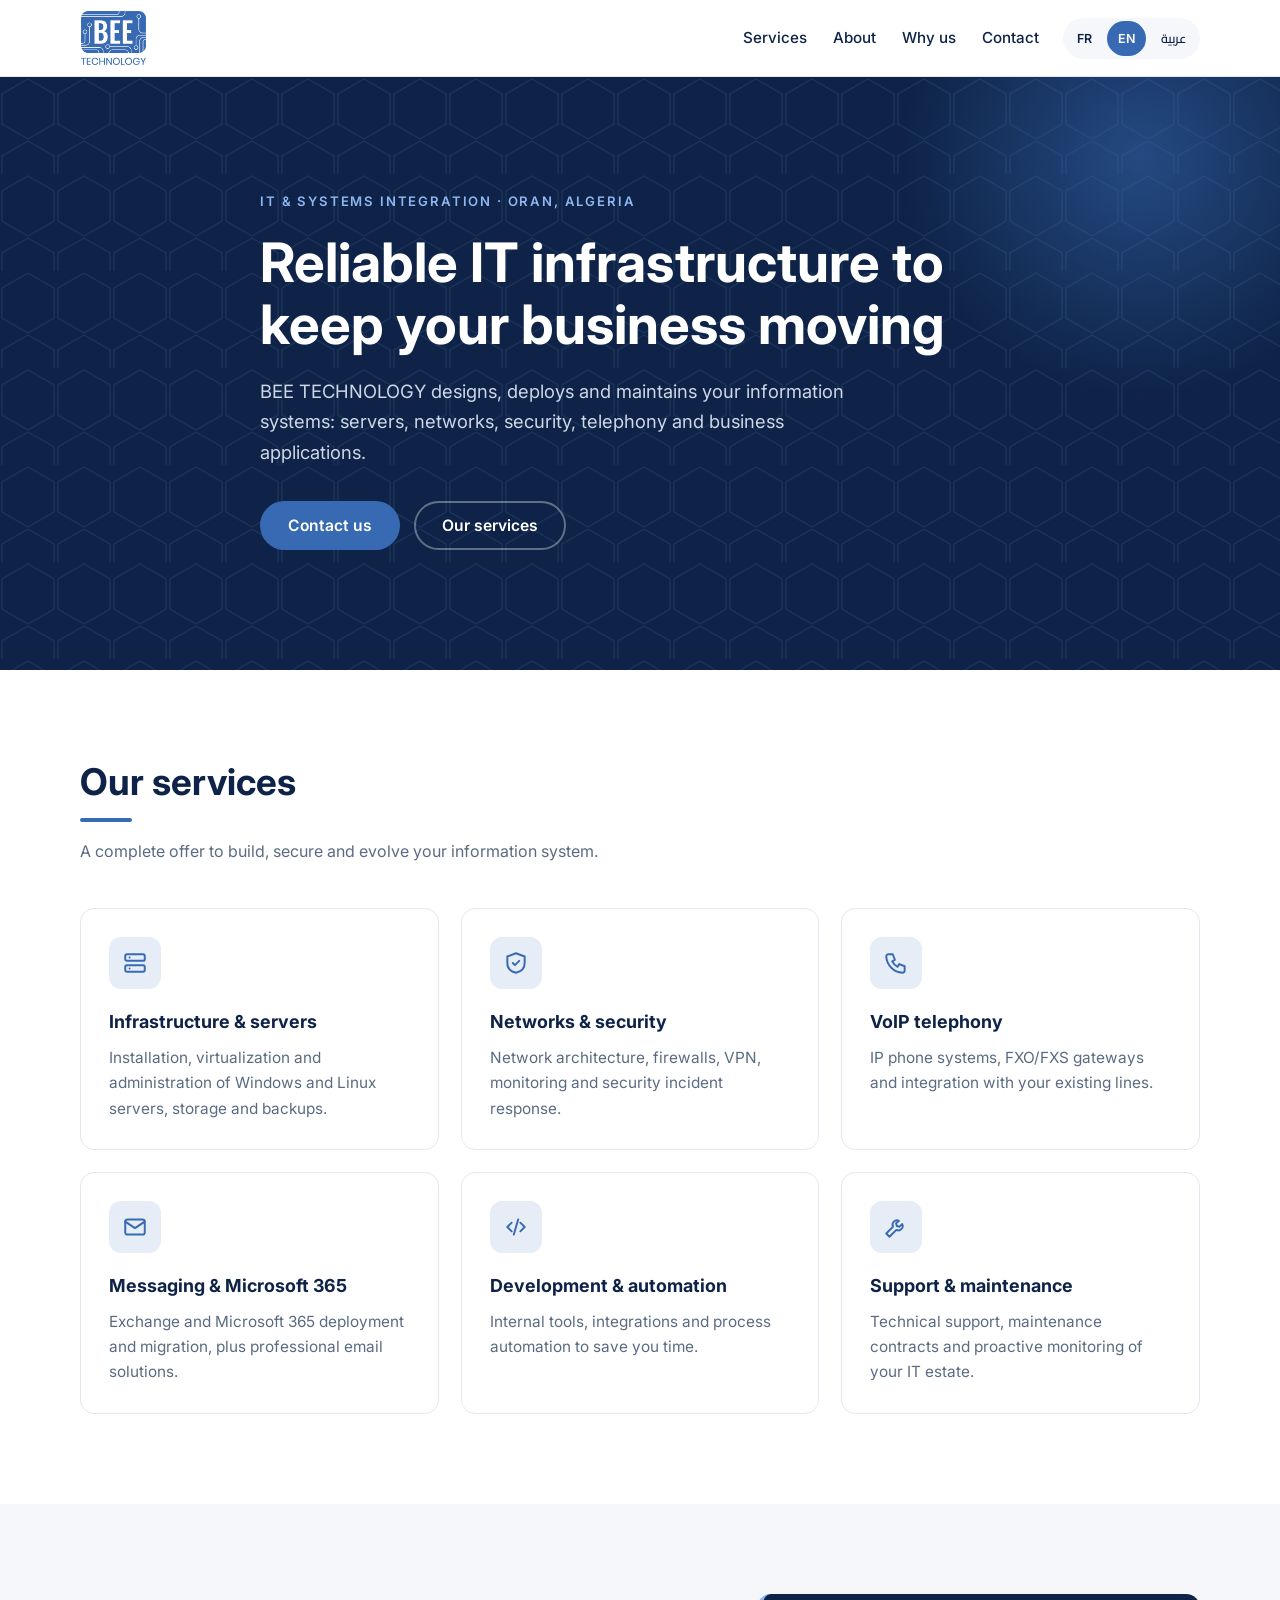
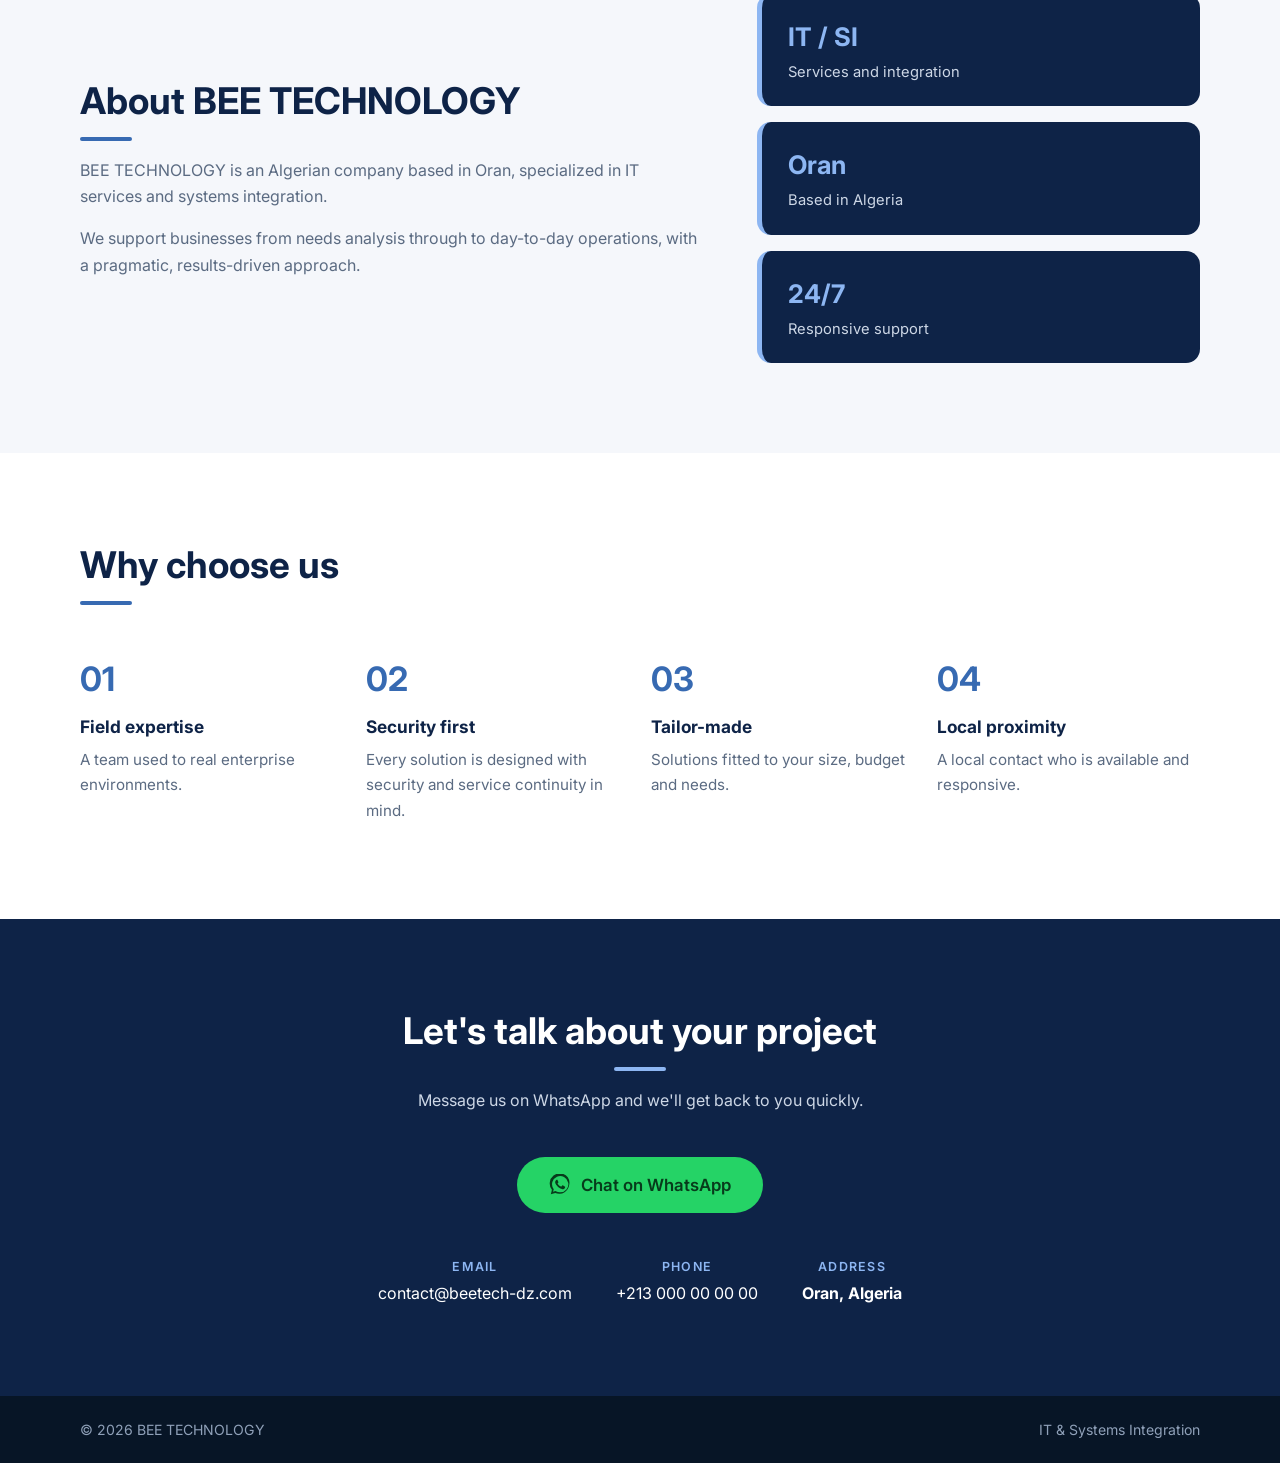
==== index.html @ e9619f02 "Add BEE TECHNOLOGY showcase site (FR/AR/EN, Netlify-ready) Co-Authored-By: Claude Sonnet 5.5 <norepl" ====
<!doctype html>
<html lang="fr" dir="ltr">
<head>
  <meta charset="utf-8">
  <meta name="viewport" content="width=device-width, initial-scale=1">
  <title>BEE TECHNOLOGY</title>
  <meta name="description" content="BEE TECHNOLOGY – IT services and systems integration in Oran, Algeria.">
  <link rel="icon" href="favicon.png" type="image/png">
  <link rel="preconnect" href="https://fonts.googleapis.com">
  <link rel="preconnect" href="https://fonts.gstatic.com" crossorigin>
  <link href="https://fonts.googleapis.com/css2?family=Cairo:wght@400;600;700&family=Inter:wght@400;600;700&display=swap" rel="stylesheet">
  <link rel="stylesheet" href="style.css">
</head>
<body>

<header class="header">
  <div class="container nav">
    <a href="#top" class="brand" aria-label="BEE TECHNOLOGY">
      <img class="logo" src="logo.png" alt="BEE TECHNOLOGY" width="64" height="53">
    </a>
    <nav class="menu" id="menu">
      <a href="#services" data-i18n="nav_services"></a>
      <a href="#about" data-i18n="nav_about"></a>
      <a href="#why" data-i18n="nav_why"></a>
      <a href="#contact" data-i18n="nav_contact"></a>
    </nav>
    <div class="lang" role="group" aria-label="Language">
      <button data-lang="fr">FR</button>
      <button data-lang="en">EN</button>
      <button data-lang="ar">عربية</button>
    </div>
    <button class="burger" id="burger" aria-label="Menu" aria-expanded="false"><span></span><span></span><span></span></button>
  </div>
</header>

<main id="top">

  <section class="hero">
    <div class="container hero-inner">
      <p class="eyebrow" data-i18n="hero_eyebrow"></p>
      <h1 data-i18n="hero_title"></h1>
      <p class="lead" data-i18n="hero_sub"></p>
      <div class="cta">
        <a class="btn btn-primary" href="#contact" data-i18n="hero_cta1"></a>
        <a class="btn btn-ghost" href="#services" data-i18n="hero_cta2"></a>
      </div>
    </div>
  </section>

  <section id="services" class="section">
    <div class="container">
      <h2 data-i18n="services_title"></h2>
      <p class="section-sub" data-i18n="services_sub"></p>
      <div class="grid">
        <article class="card">
          <div class="icon"><svg viewBox="0 0 24 24"><rect x="3" y="4" width="18" height="6" rx="1.5"/><rect x="3" y="14" width="18" height="6" rx="1.5"/><path d="M7 7h.01M7 17h.01"/></svg></div>
          <h3 data-i18n="s1_t"></h3><p data-i18n="s1_d"></p>
        </article>
        <article class="card">
          <div class="icon"><svg viewBox="0 0 24 24"><path d="M12 3l8 3v6c0 5-3.5 8-8 9-4.5-1-8-4-8-9V6z"/><path d="M9 12l2 2 4-4"/></svg></div>
          <h3 data-i18n="s2_t"></h3><p data-i18n="s2_d"></p>
        </article>
        <article class="card">
          <div class="icon"><svg viewBox="0 0 24 24"><path d="M5 4h4l2 5-2.5 1.5a11 11 0 0 0 5 5L15 13l5 2v4a2 2 0 0 1-2 2A16 16 0 0 1 3 6a2 2 0 0 1 2-2z"/></svg></div>
          <h3 data-i18n="s3_t"></h3><p data-i18n="s3_d"></p>
        </article>
        <article class="card">
          <div class="icon"><svg viewBox="0 0 24 24"><rect x="3" y="5" width="18" height="14" rx="2"/><path d="M3 7l9 6 9-6"/></svg></div>
          <h3 data-i18n="s4_t"></h3><p data-i18n="s4_d"></p>
        </article>
        <article class="card">
          <div class="icon"><svg viewBox="0 0 24 24"><path d="M8 8l-4 4 4 4M16 8l4 4-4 4M14 5l-4 14"/></svg></div>
          <h3 data-i18n="s5_t"></h3><p data-i18n="s5_d"></p>
        </article>
        <article class="card">
          <div class="icon"><svg viewBox="0 0 24 24"><path d="M14.7 6.3a4 4 0 0 0-5.4 5.4L3 18l3 3 6.3-6.3a4 4 0 0 0 5.4-5.4l-2.4 2.4-2.6-.6-.6-2.6z"/></svg></div>
          <h3 data-i18n="s6_t"></h3><p data-i18n="s6_d"></p>
        </article>
      </div>
    </div>
  </section>

  <section id="about" class="section alt">
    <div class="container about">
      <div>
        <h2 data-i18n="about_title"></h2>
        <p data-i18n="about_p1"></p>
        <p data-i18n="about_p2"></p>
      </div>
      <ul class="stats">
        <li><strong>IT / SI</strong><span data-i18n="stat1"></span></li>
        <li><strong>Oran</strong><span data-i18n="stat2"></span></li>
        <li><strong>24/7</strong><span data-i18n="stat3"></span></li>
      </ul>
    </div>
  </section>

  <section id="why" class="section">
    <div class="container">
      <h2 data-i18n="why_title"></h2>
      <div class="grid four">
        <div class="why"><span class="num">01</span><h3 data-i18n="w1_t"></h3><p data-i18n="w1_d"></p></div>
        <div class="why"><span class="num">02</span><h3 data-i18n="w2_t"></h3><p data-i18n="w2_d"></p></div>
        <div class="why"><span class="num">03</span><h3 data-i18n="w3_t"></h3><p data-i18n="w3_d"></p></div>
        <div class="why"><span class="num">04</span><h3 data-i18n="w4_t"></h3><p data-i18n="w4_d"></p></div>
      </div>
    </div>
  </section>

  <section id="contact" class="section contact">
    <div class="container contact-inner">
      <h2 data-i18n="contact_title"></h2>
      <p class="section-sub" data-i18n="contact_sub"></p>
      <a class="btn btn-wa" id="wa-btn" href="#" target="_blank" rel="noopener">
        <svg viewBox="0 0 24 24" aria-hidden="true"><path d="M20.5 3.5A11 11 0 0 0 3.2 17.3L2 22l4.8-1.2A11 11 0 0 0 22 12a10.9 10.9 0 0 0-1.5-8.5zM12 20a8.9 8.9 0 0 1-4.5-1.2l-.3-.2-2.8.7.8-2.7-.2-.3A8.9 8.9 0 1 1 12 20zm4.9-6.7c-.3-.1-1.6-.8-1.8-.9s-.4-.1-.6.1-.7.9-.9 1.1-.3.2-.6.1a7.3 7.3 0 0 1-3.6-3.1c-.3-.4.3-.4.8-1.4a.5.5 0 0 0 0-.5l-.8-1.9c-.2-.5-.4-.4-.6-.4h-.5a1 1 0 0 0-.7.3 3 3 0 0 0-.9 2.2 5.2 5.2 0 0 0 1.1 2.8 11.9 11.9 0 0 0 4.6 4.1c1.7.7 2.4.8 3.2.7a2.7 2.7 0 0 0 1.8-1.3 2.2 2.2 0 0 0 .2-1.3c-.1-.1-.3-.2-.6-.3z"/></svg>
        <span data-i18n="wa_cta"></span>
      </a>
      <ul class="details">
        <li><span data-i18n="c_email"></span><a id="c-email" href="#"></a></li>
        <li><span data-i18n="c_phone"></span><a id="c-phone" href="#" dir="ltr"></a></li>
        <li><span data-i18n="c_addr"></span><b data-i18n="c_addr_v"></b></li>
      </ul>
    </div>
  </section>

</main>

<footer class="footer">
  <div class="container">
    <span>© <span id="year"></span> BEE TECHNOLOGY</span>
    <span data-i18n="footer_tag"></span>
  </div>
</footer>

<script src="script.js"></script>
</body>
</html>
---- style.css ----
:root{
  --navy:#0E2347;
  --navy-2:#15305d;
  --blue:#376AB2;
  --blue-d:#2b5596;
  --accent-l:#8DB6F2;
  --bg:#ffffff;
  --bg-alt:#f5f7fb;
  --text:#1c2a3f;
  --muted:#5b6b82;
  --line:#e3e8f0;
  --radius:14px;
  --font:'Inter','Cairo',system-ui,-apple-system,Segoe UI,Roboto,sans-serif;
}
html[lang="ar"]{--font:'Cairo','Inter',system-ui,sans-serif}

*{box-sizing:border-box}
html{scroll-behavior:smooth;scroll-padding-top:84px}
body{margin:0;font-family:var(--font);color:var(--text);background:var(--bg);line-height:1.65;-webkit-font-smoothing:antialiased}
img,svg{max-width:100%}
a{color:inherit}
.container{width:min(1120px,100% - 40px);margin-inline:auto}

/* Header */
.header{position:sticky;top:0;z-index:50;background:rgba(255,255,255,.96);backdrop-filter:blur(8px);border-bottom:1px solid var(--line)}
.nav{display:flex;align-items:center;gap:24px;height:76px}
.brand{display:flex;align-items:center;text-decoration:none}
.logo{height:56px;width:auto;display:block}
.menu{display:flex;gap:26px;margin-inline-start:auto}
.menu a{color:var(--navy);text-decoration:none;font-size:.95rem;font-weight:500;transition:color .2s}
.menu a:hover{color:var(--blue)}
.lang{display:flex;gap:4px;background:var(--bg-alt);padding:3px;border-radius:999px}
.lang button{border:0;background:transparent;color:var(--navy);font:600 .78rem var(--font);padding:6px 11px;border-radius:999px;cursor:pointer}
.lang button.active{background:var(--blue);color:#fff}
.burger{display:none;background:none;border:0;padding:8px;cursor:pointer}
.burger span{display:block;width:22px;height:2px;background:var(--navy);margin:5px 0;transition:.25s}

/* Hero */
.hero{position:relative;background:var(--navy);color:#fff;overflow:hidden;padding:110px 0 120px}
.hero::before{content:"";position:absolute;inset:0;
  background-image:url("data:image/svg+xml,%3Csvg xmlns='http://www.w3.org/2000/svg' width='56' height='97' viewBox='0 0 56 97'%3E%3Cpath d='M28 2l26 15v30L28 62 2 47V17zM28 64l26 15v18M28 64L2 79v18' fill='none' stroke='%238DB6F2' stroke-opacity='.12' stroke-width='1.4'/%3E%3C/svg%3E");
  opacity:.9}
.hero::after{content:"";position:absolute;width:520px;height:520px;border-radius:50%;
  background:radial-gradient(circle,rgba(55,106,178,.55),transparent 65%);
  inset-block-start:-180px;inset-inline-end:-120px}
.hero-inner{position:relative;z-index:1;max-width:760px}
.eyebrow{display:inline-block;color:var(--accent-l);font-weight:600;font-size:.82rem;letter-spacing:.14em;text-transform:uppercase;margin:0 0 18px}
html[lang="ar"] .eyebrow{letter-spacing:0}
.hero h1{font-size:clamp(2rem,5vw,3.4rem);line-height:1.15;margin:0 0 20px;font-weight:700}
.lead{font-size:1.15rem;color:#cdd7e6;max-width:620px;margin:0 0 34px}
.cta{display:flex;flex-wrap:wrap;gap:14px}

.btn{display:inline-flex;align-items:center;gap:10px;padding:13px 26px;border-radius:999px;font:600 .98rem var(--font);text-decoration:none;border:2px solid transparent;transition:transform .15s,background .2s,color .2s,border-color .2s}
.btn:hover{transform:translateY(-2px)}
.btn-primary{background:var(--blue);color:#fff}
.btn-primary:hover{background:var(--blue-d)}
.btn-ghost{border-color:rgba(255,255,255,.35);color:#fff}
.btn-ghost:hover{border-color:var(--accent-l);color:var(--accent-l)}
.btn-wa{background:#25D366;color:#073b1b;font-size:1.05rem;padding:15px 30px}
.btn-wa:hover{background:#1fba59}
.btn-wa svg{width:22px;height:22px;fill:currentColor}

/* Sections */
.section{padding:90px 0}
.section.alt{background:var(--bg-alt)}
h2{font-size:clamp(1.6rem,3.2vw,2.3rem);line-height:1.2;margin:0 0 12px;color:var(--navy)}
h2::after{content:"";display:block;width:52px;height:4px;border-radius:4px;background:var(--blue);margin-top:14px}
.section-sub{color:var(--muted);max-width:620px;margin:16px 0 44px}
.grid{display:grid;grid-template-columns:repeat(3,1fr);gap:22px;margin-top:40px}
.section-sub + .grid{margin-top:0}
.grid.four{grid-template-columns:repeat(4,1fr)}

.card{background:#fff;border:1px solid var(--line);border-radius:var(--radius);padding:28px;transition:transform .2s,box-shadow .2s,border-color .2s}
.card:hover{transform:translateY(-4px);box-shadow:0 14px 34px rgba(11,31,58,.09);border-color:var(--blue)}
.card h3{margin:18px 0 8px;font-size:1.12rem;color:var(--navy)}
.card p{margin:0;color:var(--muted);font-size:.96rem}
.icon{width:52px;height:52px;border-radius:12px;background:rgba(55,106,178,.12);display:grid;place-items:center}
.icon svg{width:26px;height:26px;fill:none;stroke:var(--blue);stroke-width:1.8;stroke-linecap:round;stroke-linejoin:round}

/* About */
.about{display:grid;grid-template-columns:1.4fr 1fr;gap:56px;align-items:center}
.about p{color:var(--muted);margin:16px 0 0}
.stats{list-style:none;margin:0;padding:0;display:grid;gap:16px}
.stats li{background:var(--navy);color:#fff;border-radius:var(--radius);padding:22px 26px;border-inline-start:5px solid var(--accent-l)}
.stats strong{display:block;font-size:1.6rem;color:var(--accent-l)}
.stats span{color:#cdd7e6;font-size:.92rem}

/* Why */
.why{padding:6px 0}
.num{font-size:2.1rem;font-weight:700;color:var(--blue);display:block;margin-bottom:6px}
.why h3{margin:0 0 6px;color:var(--navy);font-size:1.08rem}
.why p{margin:0;color:var(--muted);font-size:.95rem}

/* Contact */
.contact{background:var(--navy);color:#fff;text-align:center}
.contact h2{color:#fff}
.contact h2::after{margin-inline:auto;background:var(--accent-l)}
.contact .section-sub{color:#cdd7e6;margin-inline:auto}
.details{list-style:none;margin:44px 0 0;padding:0;display:flex;flex-wrap:wrap;justify-content:center;gap:14px 44px}
.details li{display:flex;flex-direction:column;gap:2px}
.details span{color:var(--accent-l);font-size:.78rem;font-weight:600;letter-spacing:.1em;text-transform:uppercase}
html[lang="ar"] .details span{letter-spacing:0}
.details a{text-decoration:none}
.details a:hover{color:var(--accent-l)}

/* Footer */
.footer{background:#071526;color:#8fa0b8;font-size:.88rem;padding:22px 0}
.footer .container{display:flex;flex-wrap:wrap;justify-content:space-between;gap:8px}

/* RTL tweaks */
html[dir="rtl"] .menu{margin-inline-start:auto}

/* Responsive */
@media (max-width:960px){
  .grid,.grid.four{grid-template-columns:repeat(2,1fr)}
  .about{grid-template-columns:1fr;gap:36px}
}
@media (max-width:720px){
  .burger{display:block;margin-inline-start:auto}
  .lang{order:3}
  .menu{display:none;position:absolute;inset-inline:0;top:100%;background:#fff;flex-direction:column;gap:0;padding:8px 20px 18px;border-bottom:1px solid var(--line)}
  .menu.open{display:flex}
  .menu a{padding:12px 0;border-bottom:1px solid var(--line)}
  .nav{gap:12px}
  .hero{padding:80px 0 90px}
  .section{padding:64px 0}
  .grid,.grid.four{grid-template-columns:1fr}
}
@media (prefers-reduced-motion:reduce){*{transition:none!important;scroll-behavior:auto!important}}
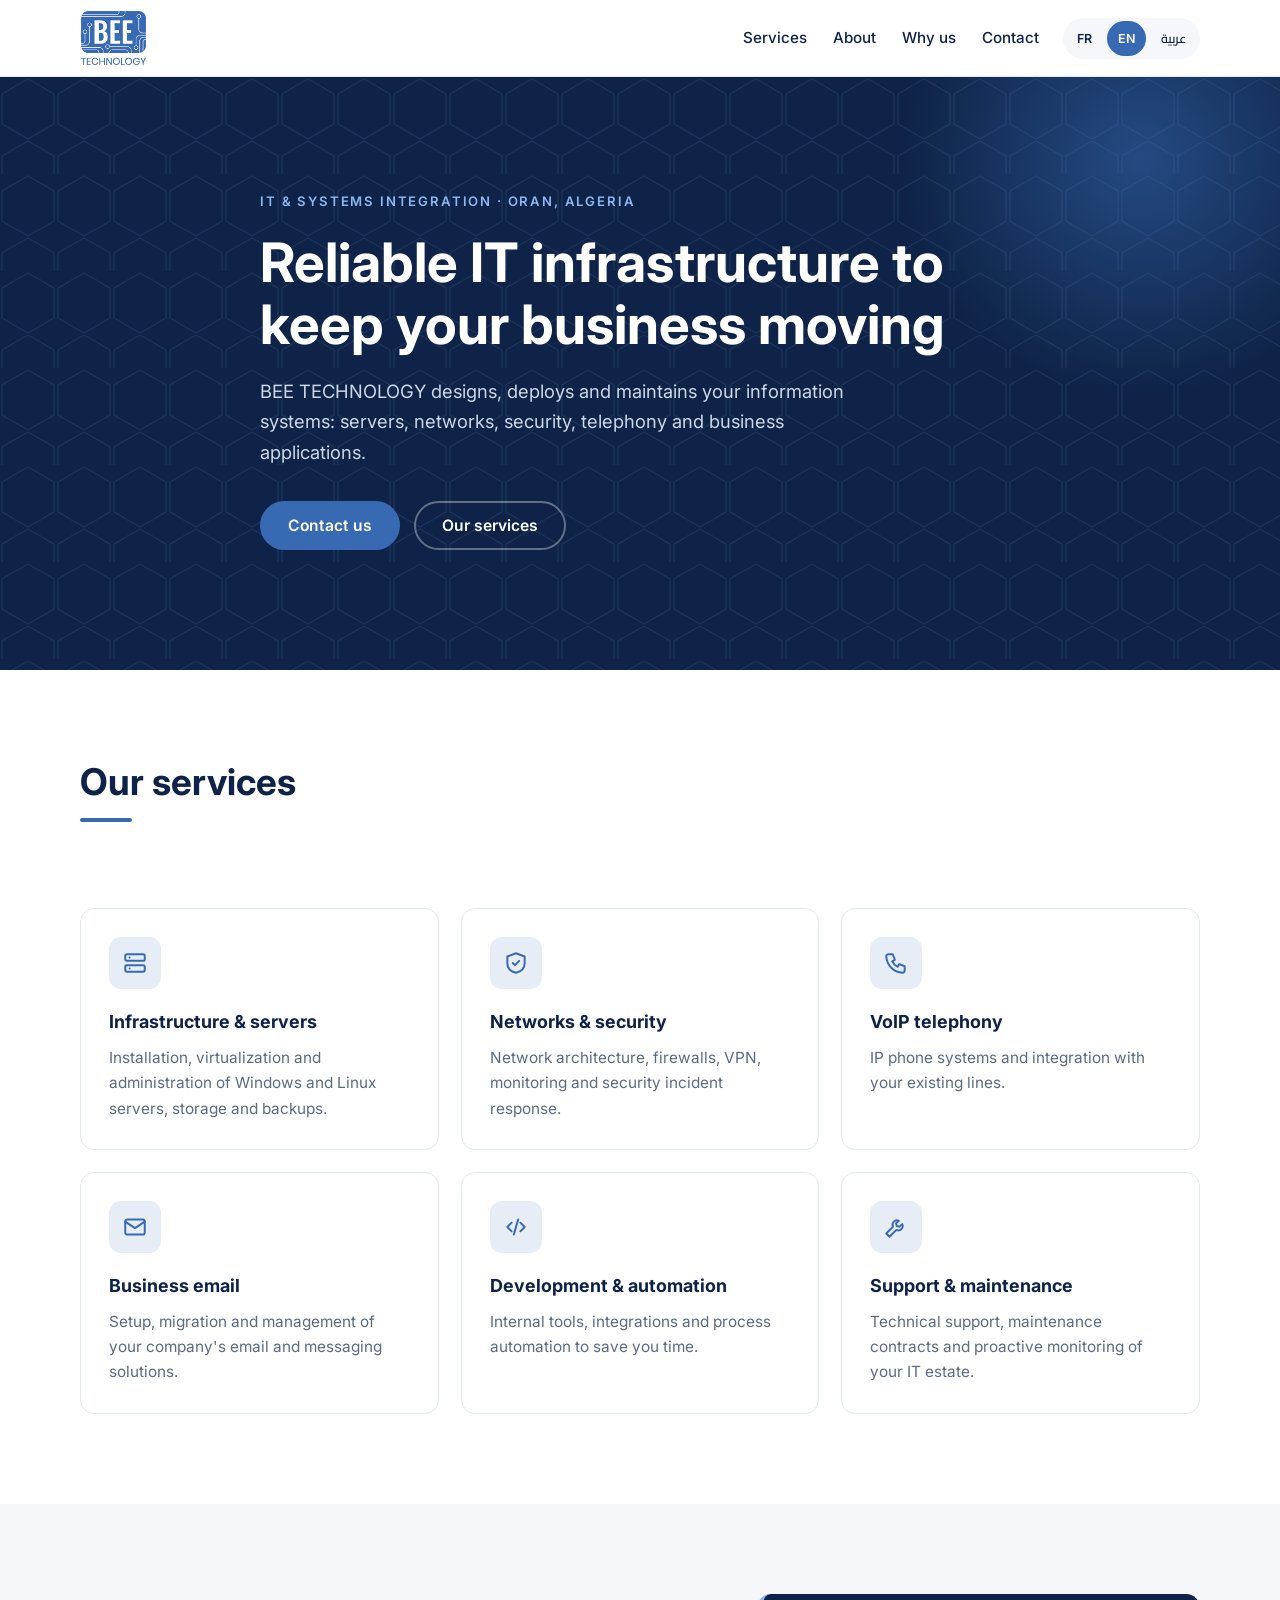
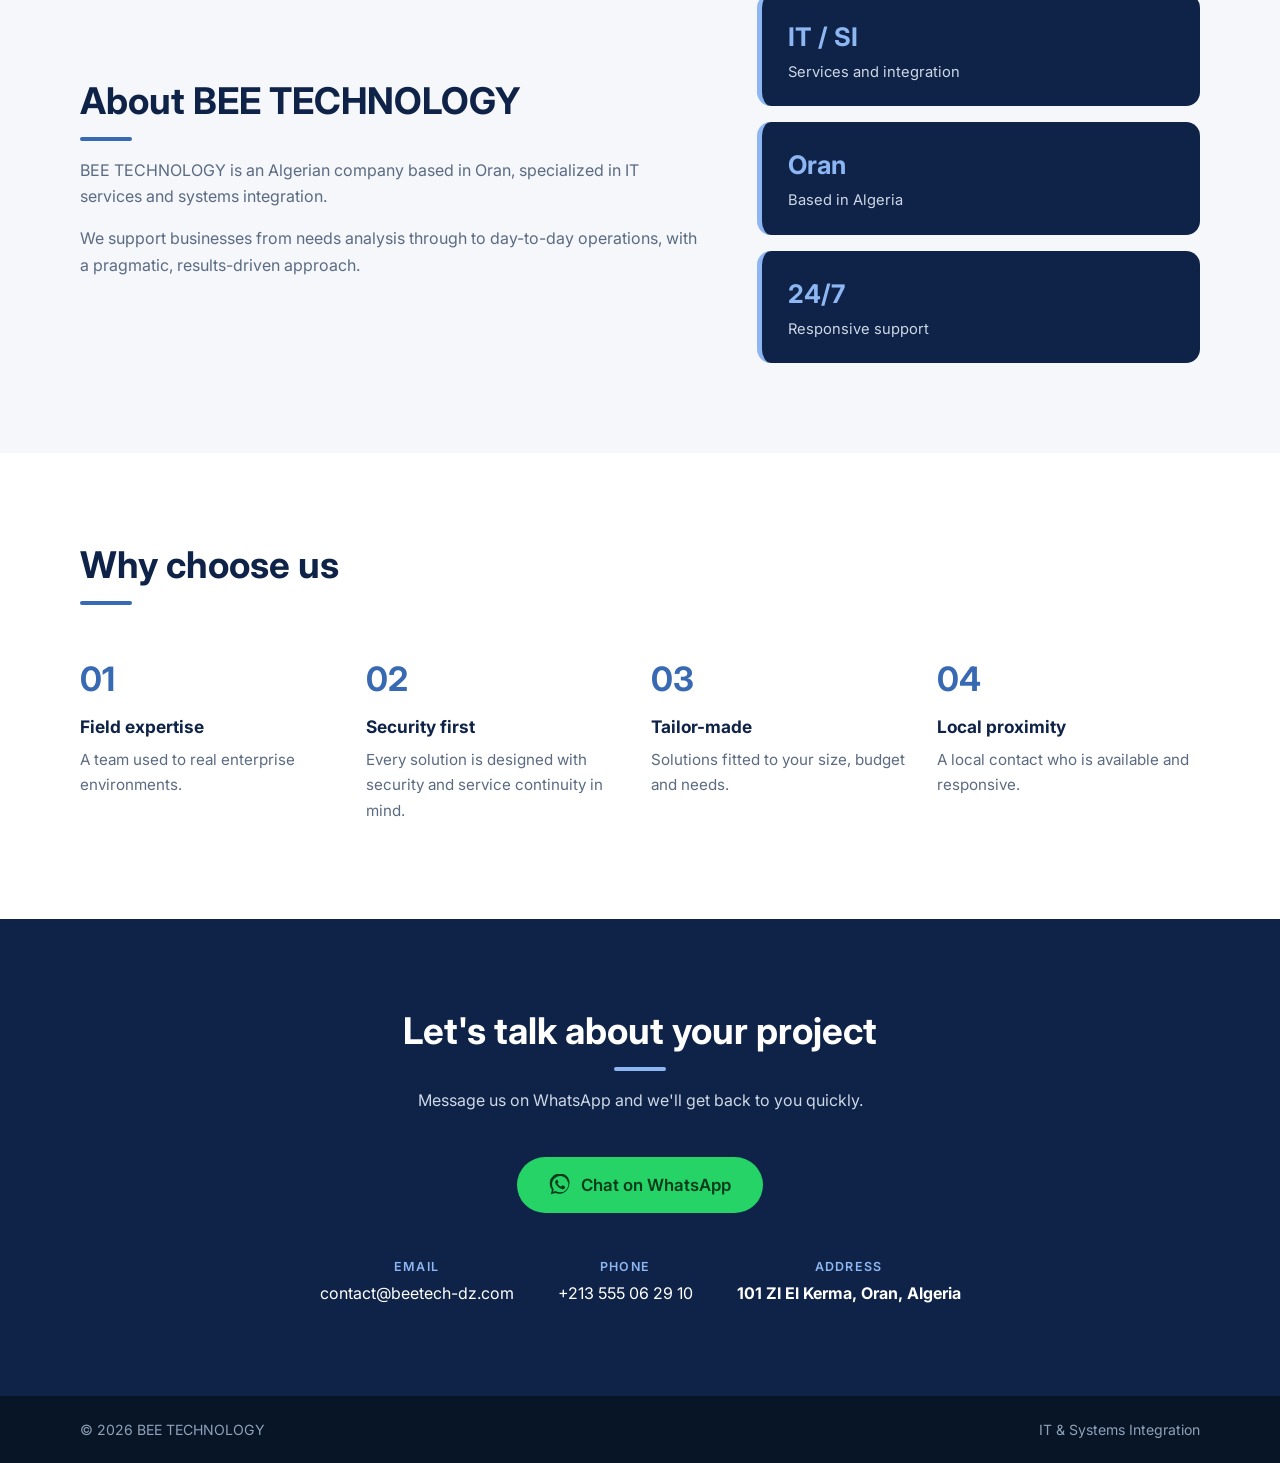
==== commit 0bf1748f: "Add animations: hero entrance, scroll reveals, count-up, hover effects, header shrink, scroll-spy, l" ====
--- a/index.html
+++ b/index.html
@@ -2,6 +2,7 @@
 <html lang="fr" dir="ltr">
 <head>
   <meta charset="utf-8">
+  <script>document.documentElement.classList.add("js")</script>
   <meta name="viewport" content="width=device-width, initial-scale=1">
   <title>BEE TECHNOLOGY</title>
   <meta name="description" content="BEE TECHNOLOGY – IT services and systems integration in Oran, Algeria.">
@@ -49,30 +50,30 @@
 
   <section id="services" class="section">
     <div class="container">
-      <h2 data-i18n="services_title"></h2>
-      <p class="section-sub" data-i18n="services_sub"></p>
+      <h2 class="reveal" data-i18n="services_title"></h2>
+      <p class="section-sub reveal" data-i18n="services_sub"></p>
       <div class="grid">
-        <article class="card">
+        <article class="card reveal">
           <div class="icon"><svg viewBox="0 0 24 24"><rect x="3" y="4" width="18" height="6" rx="1.5"/><rect x="3" y="14" width="18" height="6" rx="1.5"/><path d="M7 7h.01M7 17h.01"/></svg></div>
           <h3 data-i18n="s1_t"></h3><p data-i18n="s1_d"></p>
         </article>
-        <article class="card">
+        <article class="card reveal">
           <div class="icon"><svg viewBox="0 0 24 24"><path d="M12 3l8 3v6c0 5-3.5 8-8 9-4.5-1-8-4-8-9V6z"/><path d="M9 12l2 2 4-4"/></svg></div>
           <h3 data-i18n="s2_t"></h3><p data-i18n="s2_d"></p>
         </article>
-        <article class="card">
+        <article class="card reveal">
           <div class="icon"><svg viewBox="0 0 24 24"><path d="M5 4h4l2 5-2.5 1.5a11 11 0 0 0 5 5L15 13l5 2v4a2 2 0 0 1-2 2A16 16 0 0 1 3 6a2 2 0 0 1 2-2z"/></svg></div>
           <h3 data-i18n="s3_t"></h3><p data-i18n="s3_d"></p>
         </article>
-        <article class="card">
+        <article class="card reveal">
           <div class="icon"><svg viewBox="0 0 24 24"><rect x="3" y="5" width="18" height="14" rx="2"/><path d="M3 7l9 6 9-6"/></svg></div>
           <h3 data-i18n="s4_t"></h3><p data-i18n="s4_d"></p>
         </article>
-        <article class="card">
+        <article class="card reveal">
           <div class="icon"><svg viewBox="0 0 24 24"><path d="M8 8l-4 4 4 4M16 8l4 4-4 4M14 5l-4 14"/></svg></div>
           <h3 data-i18n="s5_t"></h3><p data-i18n="s5_d"></p>
         </article>
-        <article class="card">
+        <article class="card reveal">
           <div class="icon"><svg viewBox="0 0 24 24"><path d="M14.7 6.3a4 4 0 0 0-5.4 5.4L3 18l3 3 6.3-6.3a4 4 0 0 0 5.4-5.4l-2.4 2.4-2.6-.6-.6-2.6z"/></svg></div>
           <h3 data-i18n="s6_t"></h3><p data-i18n="s6_d"></p>
         </article>
@@ -82,40 +83,42 @@
 
   <section id="about" class="section alt">
     <div class="container about">
-      <div>
+      <div class="reveal reveal-start">
         <h2 data-i18n="about_title"></h2>
         <p data-i18n="about_p1"></p>
         <p data-i18n="about_p2"></p>
       </div>
       <ul class="stats">
-        <li><strong>IT / SI</strong><span data-i18n="stat1"></span></li>
-        <li><strong>Oran</strong><span data-i18n="stat2"></span></li>
-        <li><strong>24/7</strong><span data-i18n="stat3"></span></li>
+        <li class="reveal reveal-end"><strong>IT / SI</strong><span data-i18n="stat1"></span></li>
+        <li class="reveal reveal-end"><strong>Oran</strong><span data-i18n="stat2"></span></li>
+        <li class="reveal reveal-end"><strong>24/7</strong><span data-i18n="stat3"></span></li>
       </ul>
     </div>
   </section>
 
   <section id="why" class="section">
     <div class="container">
-      <h2 data-i18n="why_title"></h2>
+      <h2 class="reveal" data-i18n="why_title"></h2>
       <div class="grid four">
-        <div class="why"><span class="num">01</span><h3 data-i18n="w1_t"></h3><p data-i18n="w1_d"></p></div>
-        <div class="why"><span class="num">02</span><h3 data-i18n="w2_t"></h3><p data-i18n="w2_d"></p></div>
-        <div class="why"><span class="num">03</span><h3 data-i18n="w3_t"></h3><p data-i18n="w3_d"></p></div>
-        <div class="why"><span class="num">04</span><h3 data-i18n="w4_t"></h3><p data-i18n="w4_d"></p></div>
+        <div class="why reveal"><span class="num">01</span><h3 data-i18n="w1_t"></h3><p data-i18n="w1_d"></p></div>
+        <div class="why reveal"><span class="num">02</span><h3 data-i18n="w2_t"></h3><p data-i18n="w2_d"></p></div>
+        <div class="why reveal"><span class="num">03</span><h3 data-i18n="w3_t"></h3><p data-i18n="w3_d"></p></div>
+        <div class="why reveal"><span class="num">04</span><h3 data-i18n="w4_t"></h3><p data-i18n="w4_d"></p></div>
       </div>
     </div>
   </section>
 
   <section id="contact" class="section contact">
     <div class="container contact-inner">
-      <h2 data-i18n="contact_title"></h2>
-      <p class="section-sub" data-i18n="contact_sub"></p>
+      <h2 class="reveal" data-i18n="contact_title"></h2>
+      <p class="section-sub reveal" data-i18n="contact_sub"></p>
+      <div class="reveal">
       <a class="btn btn-wa" id="wa-btn" href="#" target="_blank" rel="noopener">
         <svg viewBox="0 0 24 24" aria-hidden="true"><path d="M20.5 3.5A11 11 0 0 0 3.2 17.3L2 22l4.8-1.2A11 11 0 0 0 22 12a10.9 10.9 0 0 0-1.5-8.5zM12 20a8.9 8.9 0 0 1-4.5-1.2l-.3-.2-2.8.7.8-2.7-.2-.3A8.9 8.9 0 1 1 12 20zm4.9-6.7c-.3-.1-1.6-.8-1.8-.9s-.4-.1-.6.1-.7.9-.9 1.1-.3.2-.6.1a7.3 7.3 0 0 1-3.6-3.1c-.3-.4.3-.4.8-1.4a.5.5 0 0 0 0-.5l-.8-1.9c-.2-.5-.4-.4-.6-.4h-.5a1 1 0 0 0-.7.3 3 3 0 0 0-.9 2.2 5.2 5.2 0 0 0 1.1 2.8 11.9 11.9 0 0 0 4.6 4.1c1.7.7 2.4.8 3.2.7a2.7 2.7 0 0 0 1.8-1.3 2.2 2.2 0 0 0 .2-1.3c-.1-.1-.3-.2-.6-.3z"/></svg>
         <span data-i18n="wa_cta"></span>
       </a>
-      <ul class="details">
+      </div>
+      <ul class="details reveal">
         <li><span data-i18n="c_email"></span><a id="c-email" href="#"></a></li>
         <li><span data-i18n="c_phone"></span><a id="c-phone" href="#" dir="ltr"></a></li>
         <li><span data-i18n="c_addr"></span><b data-i18n="c_addr_v"></b></li>
@@ -133,5 +136,6 @@
 </footer>
 
 <script src="script.js"></script>
+<script src="animations.js"></script>
 </body>
 </html>
--- a/style.css
+++ b/style.css
@@ -127,3 +127,67 @@
   .grid,.grid.four{grid-template-columns:1fr}
 }
 @media (prefers-reduced-motion:reduce){*{transition:none!important;scroll-behavior:auto!important}}
+
+/* ===================== Animations ===================== */
+html{--dir:1}
+html[dir="rtl"]{--dir:-1}
+
+@keyframes fadeUp{from{opacity:0;transform:translateY(26px)}to{opacity:1;transform:none}}
+@keyframes drift{from{background-position:0 0}to{background-position:56px 97px}}
+@keyframes glow{0%,100%{opacity:.75;transform:scale(1)}50%{opacity:1;transform:scale(1.12)}}
+@keyframes waPulse{0%{box-shadow:0 0 0 0 rgba(37,211,102,.55)}70%{box-shadow:0 0 0 18px rgba(37,211,102,0)}100%{box-shadow:0 0 0 0 rgba(37,211,102,0)}}
+
+/* Hero entrance + ambient motion */
+.hero::before{animation:drift 40s linear infinite}
+.hero::after{animation:glow 7s ease-in-out infinite}
+.hero-inner>*{opacity:0;animation:fadeUp .8s cubic-bezier(.2,.7,.2,1) forwards}
+.hero-inner>:nth-child(1){animation-delay:.10s}
+.hero-inner>:nth-child(2){animation-delay:.25s}
+.hero-inner>:nth-child(3){animation-delay:.40s}
+.hero-inner>:nth-child(4){animation-delay:.55s}
+
+/* Scroll reveals (only when JS is running) */
+.js .reveal{opacity:0;transform:translateY(28px);
+  transition:opacity .7s ease var(--d,0s),transform .7s cubic-bezier(.2,.7,.2,1) var(--d,0s)}
+.js .reveal-start{transform:translateX(calc(var(--dir) * -34px))}
+.js .reveal-end{transform:translateX(calc(var(--dir) * 34px))}
+.js .reveal.in{opacity:1;transform:none}
+.js .reveal.done{transition:transform .25s ease,box-shadow .25s ease,border-color .25s ease,opacity .25s ease}
+.js .card.reveal.done:hover{transform:translateY(-6px);box-shadow:0 18px 38px rgba(14,35,71,.14);border-color:var(--blue)}
+
+/* Card icon reacts on hover */
+.icon{transition:background .25s ease,transform .25s ease}
+.icon svg{transition:stroke .25s ease}
+.card:hover .icon{background:var(--blue);transform:scale(1.08) rotate(-4deg)}
+.card:hover .icon svg{stroke:#fff}
+
+/* Buttons */
+.btn-primary:hover{box-shadow:0 10px 24px rgba(55,106,178,.45)}
+.btn-wa{animation:waPulse 2.4s ease-out infinite}
+.btn-wa:hover{animation-play-state:paused;box-shadow:0 10px 26px rgba(37,211,102,.4)}
+
+/* Header: shrink + shadow on scroll, animated menu underline */
+.nav{transition:height .25s ease}
+.logo{transition:height .25s ease}
+.header{transition:box-shadow .25s ease}
+.header.scrolled{box-shadow:0 8px 26px rgba(14,35,71,.10)}
+.header.scrolled .nav{height:64px}
+.header.scrolled .logo{height:46px}
+.menu a{position:relative}
+.menu a::after{content:"";position:absolute;inset-inline:0;bottom:-7px;height:2px;border-radius:2px;background:var(--blue);
+  transform:scaleX(0);transform-origin:left;transition:transform .25s ease}
+html[dir="rtl"] .menu a::after{transform-origin:right}
+.menu a:hover::after,.menu a.active::after{transform:scaleX(1)}
+.menu a.active{color:var(--blue)}
+@media (max-width:720px){.menu a::after{display:none}}
+
+/* Language switch fade */
+main,.footer{transition:opacity .18s ease}
+body.lang-switching main,body.lang-switching .footer{opacity:0}
+
+/* Respect "reduce motion" */
+@media (prefers-reduced-motion:reduce){
+  *,*::before,*::after{animation:none!important;transition:none!important;scroll-behavior:auto!important}
+  .hero-inner>*{opacity:1}
+  .js .reveal{opacity:1;transform:none}
+}
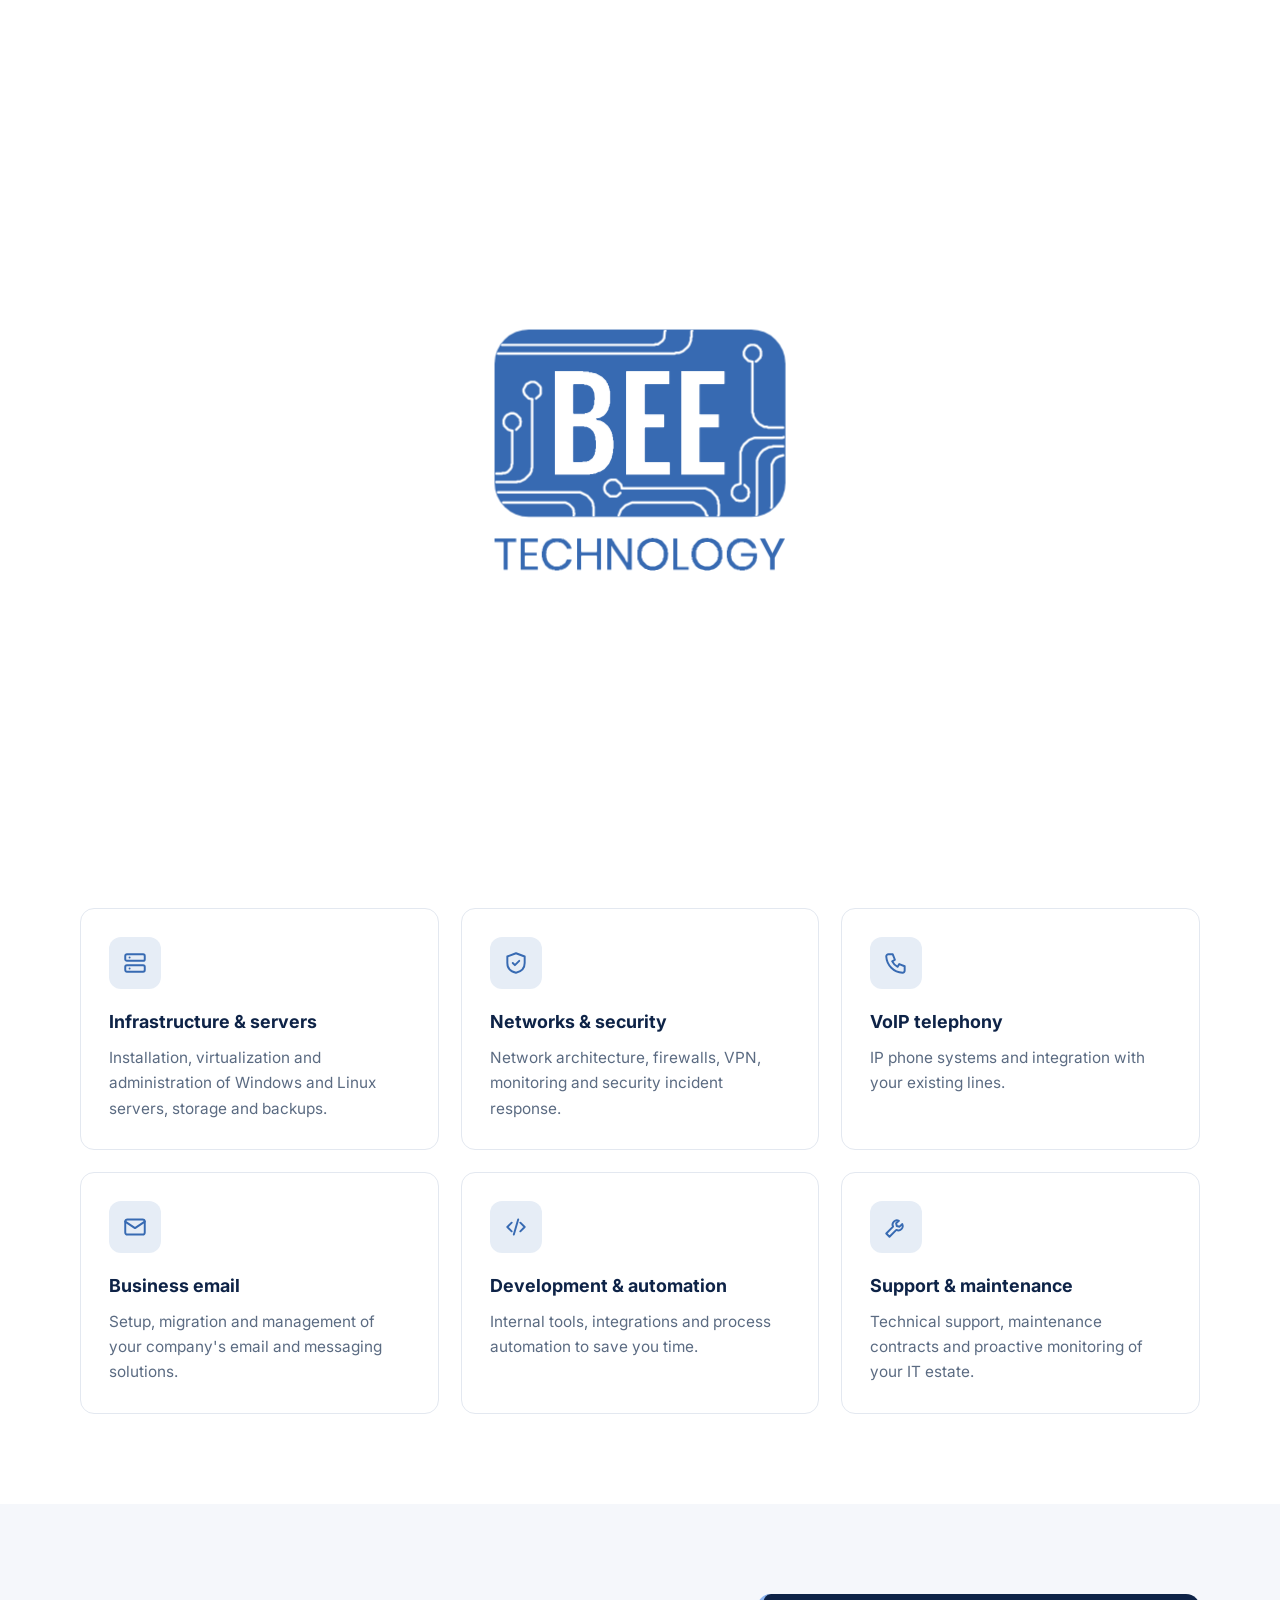
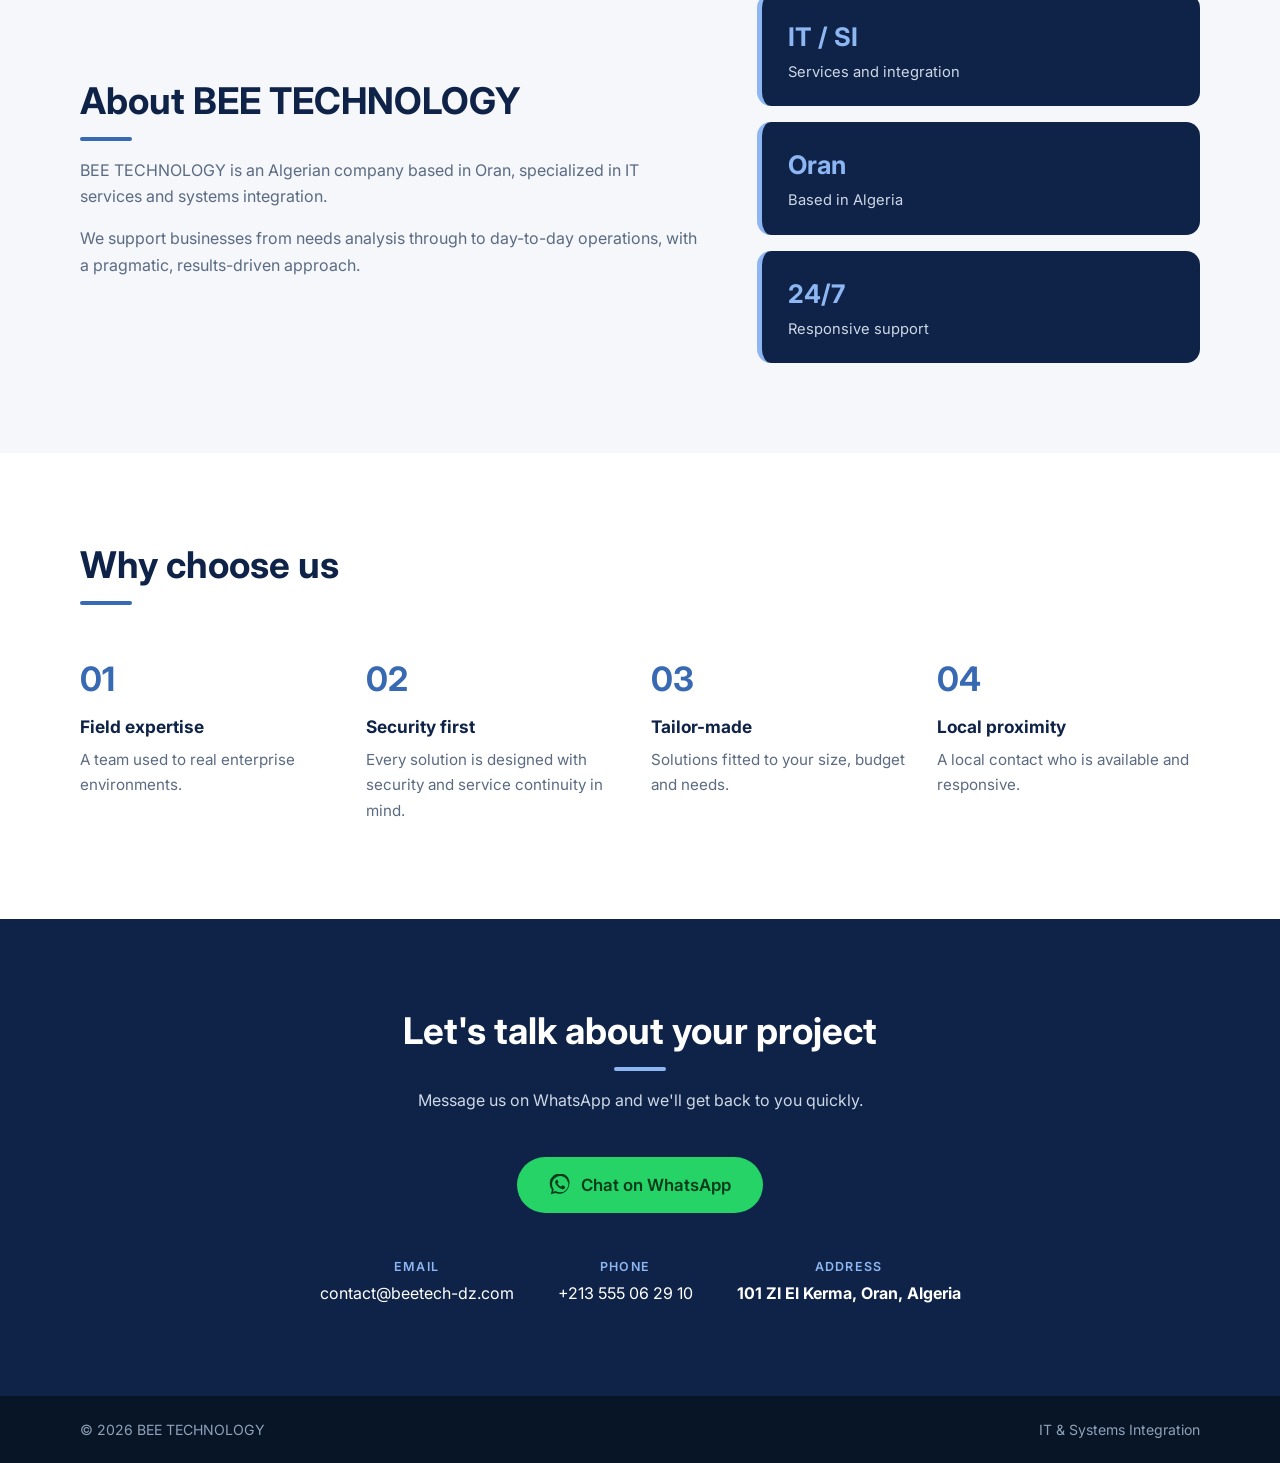
==== commit 5f3d4af5: "Add logo preloader with self-drawing circuit lines (first visit per session) Co-Authored-By: Claude " ====
--- a/index.html
+++ b/index.html
@@ -3,6 +3,7 @@
 <head>
   <meta charset="utf-8">
   <script>document.documentElement.classList.add("js")</script>
+  <script>(function(){var d=document.documentElement;try{if(!(window.matchMedia&&matchMedia("(prefers-reduced-motion: reduce)").matches)&&!sessionStorage.getItem("bee-pl")){sessionStorage.setItem("bee-pl","1");d.classList.add("pl");setTimeout(function(){d.classList.remove("pl")},7000)}}catch(e){}})()</script>
   <meta name="viewport" content="width=device-width, initial-scale=1">
   <title>BEE TECHNOLOGY</title>
   <meta name="description" content="BEE TECHNOLOGY – IT services and systems integration in Oran, Algeria.">
@@ -13,6 +14,16 @@
   <link rel="stylesheet" href="style.css">
 </head>
 <body>
+<div id="preloader" class="preloader" aria-hidden="true">
+  <svg class="pl-logo" viewBox="0 0 527 440" xmlns="http://www.w3.org/2000/svg">
+    <defs><clipPath id="plClip"><rect x="8" y="8" width="511" height="329" rx="60"/></clipPath></defs>
+    <rect class="pl-box" x="8" y="8" width="511" height="329" rx="60"/>
+    <g class="pl-lines" clip-path="url(#plClip)"><path pathLength="1" style="--i:0" d="M74.0 130.4 L68.0 129.0 L61.0 122.0 L59.0 117.0 L59.0 113.0 L64.0 104.0 L72.0 100.0 L78.0 100.0 L82.0 102.0 L88.0 108.0 L89.0 110.0 L89.0 121.0 L87.0 124.0 L81.0 129.0"/><path pathLength="1" style="--i:1" d="M308.0 10.0 L307.0 11.0 L306.0 23.0 L303.0 28.0 L295.0 34.0 L290.0 34.0 L289.0 35.0 L21.0 35.0"/><path pathLength="1" style="--i:2" d="M39.0 185.8 L32.0 184.0 L25.0 177.0 L25.0 175.0 L24.0 174.0 L24.0 167.0 L27.0 161.0 L30.0 158.0 L37.0 155.0 L41.0 155.0 L46.0 157.0 L53.0 164.0 L53.0 168.0 L54.0 169.0 L53.0 177.0 L46.0 184.0"/><path pathLength="1" style="--i:3" d="M355.0 10.0 L354.0 11.0 L354.0 21.0 L353.0 22.0 L353.0 27.0 L350.0 35.0 L347.0 39.0 L339.0 46.0 L332.0 49.0 L326.0 49.0 L325.0 50.0 L14.0 50.0"/><path pathLength="1" style="--i:4" d="M11.0 261.0 L21.0 261.0 L22.0 260.0 L27.0 260.0 L31.0 258.0 L36.0 253.0 L38.0 249.0 L38.0 245.0 L39.0 244.0 L39.0 185.8"/><path pathLength="1" style="--i:5" d="M11.0 276.0 L47.0 276.0 L48.0 275.0 L53.0 275.0 L61.0 271.0 L70.0 262.0 L73.0 256.0 L73.0 252.0 L74.0 251.0 L74.0 130.4"/><path pathLength="1" style="--i:6" d="M467.0 64.0 L469.0 63.0 L475.0 57.0 L475.0 55.0 L476.0 54.0 L476.0 46.0 L475.0 45.0 L475.0 43.0 L468.0 36.0 L466.0 36.0 L465.0 35.0 L458.0 35.0 L453.0 37.0 L449.0 41.0 L446.0 47.0 L446.0 53.0 L448.0 57.0 L454.0 63.0 L461.0 64.4"/><path pathLength="1" style="--i:7" d="M147.0 335.0 L148.0 331.0 L147.0 330.0 L147.0 325.0 L146.0 324.0 L146.0 322.0 L139.0 315.0 L133.0 312.0 L23.0 312.0"/><path pathLength="1" style="--i:8" d="M229.0 295.0 L225.0 299.0 L222.0 301.0 L211.0 301.0 L203.0 294.0 L201.0 289.0 L201.0 284.0 L203.0 279.0 L208.0 274.0 L212.0 272.0 L221.0 272.0 L230.0 280.0 L231.8 287.0"/><path pathLength="1" style="--i:9" d="M182.0 335.0 L182.0 319.0 L181.0 318.0 L181.0 314.0 L179.0 309.0 L171.0 300.0 L159.0 294.0 L14.0 294.0"/><path pathLength="1" style="--i:10" d="M226.0 335.0 L230.0 325.0 L238.0 317.0 L249.0 312.0 L358.0 312.0 L370.0 318.0 L378.0 327.0 L380.0 334.0 L382.0 335.0"/><path pathLength="1" style="--i:11" d="M515.0 180.0 L488.0 180.0 L487.0 179.0 L482.0 179.0 L473.0 174.0 L468.0 169.0 L463.0 161.0 L462.0 155.0 L461.0 154.0 L461.0 64.4"/><path pathLength="1" style="--i:12" d="M516.0 197.0 L514.0 198.0 L465.0 198.0 L455.0 202.0 L446.0 210.0 L442.0 217.0 L442.0 219.0 L440.0 223.0 L440.0 278.6"/><path pathLength="1" style="--i:13" d="M447.0 281.0 L454.0 288.0 L454.0 292.0 L455.0 293.0 L455.0 295.0 L454.0 296.0 L454.0 301.0 L447.0 308.0 L445.0 308.0 L444.0 309.0 L437.0 309.0 L436.0 308.0 L433.0 308.0 L427.0 302.0 L425.0 298.0 L425.0 291.0 L427.0 286.0 L431.0 282.0 L440.0 278.6"/><path pathLength="1" style="--i:14" d="M401.0 335.0 L402.0 333.0 L402.0 315.0 L401.0 314.0 L401.0 309.0 L399.0 305.0 L399.0 303.0 L389.0 292.0 L379.0 287.0 L231.8 287.0"/><path pathLength="1" style="--i:15" d="M468.0 334.0 L469.0 332.0 L469.0 237.0 L470.0 236.0 L470.0 234.0 L475.0 225.0 L480.0 220.0 L489.0 215.0 L496.0 214.0 L497.0 213.0 L515.0 213.0"/><path pathLength="1" style="--i:16" d="M494.0 321.0 L495.0 319.0 L495.0 245.0 L499.0 237.0 L502.0 234.0 L507.0 231.0 L515.0 229.0"/></g>
+    <g class="pl-bee"><path style="--i:0" d="M114.0 81.0 L114.0 263.0 L175.0 263.0 L176.0 262.0 L181.0 262.0 L182.0 261.0 L185.0 261.0 L191.0 258.0 L193.0 258.0 L201.0 253.0 L209.0 244.0 L214.0 233.0 L214.0 230.0 L215.0 229.0 L215.0 226.0 L216.0 225.0 L216.0 218.0 L217.0 217.0 L217.0 203.0 L216.0 202.0 L216.0 197.0 L215.0 196.0 L215.0 192.0 L214.0 191.0 L214.0 189.0 L210.0 181.0 L208.0 179.0 L208.0 178.0 L200.0 171.0 L194.0 168.0 L188.0 167.0 L186.0 165.0 L187.0 164.0 L193.0 163.0 L200.0 159.0 L204.0 155.0 L208.0 148.0 L208.0 146.0 L210.0 142.0 L210.0 139.0 L211.0 138.0 L211.0 116.0 L210.0 115.0 L210.0 112.0 L209.0 111.0 L209.0 108.0 L207.0 105.0 L207.0 103.0 L205.0 101.0 L204.0 98.0 L197.0 91.0 L186.0 85.0 L180.0 84.0 L179.0 83.0 L174.0 83.0 L173.0 82.0 L164.0 82.0 L163.0 81.0ZM147.0 178.0 L165.0 178.0 L166.0 179.0 L170.0 179.0 L176.0 182.0 L181.0 187.0 L184.0 193.0 L184.0 195.0 L185.0 196.0 L185.0 202.0 L186.0 203.0 L186.0 217.0 L185.0 218.0 L185.0 223.0 L184.0 224.0 L184.0 227.0 L180.0 234.0 L173.0 239.0 L171.0 239.0 L170.0 240.0 L163.0 240.0 L162.0 241.0 L147.0 241.0 L146.0 240.0 L146.0 179.0ZM147.0 104.0 L165.0 104.0 L166.0 105.0 L170.0 105.0 L176.0 108.0 L180.0 112.0 L183.0 119.0 L184.0 131.0 L183.0 132.0 L183.0 140.0 L182.0 141.0 L181.0 146.0 L176.0 152.0 L170.0 155.0 L167.0 155.0 L166.0 156.0 L147.0 156.0 L146.0 155.0 L146.0 105.0Z"/><path style="--i:1" d="M240.0 81.0 L239.0 82.0 L239.0 263.0 L316.0 263.0 L316.0 242.0 L315.0 241.0 L273.0 241.0 L272.0 240.0 L272.0 181.0 L273.0 180.0 L305.0 180.0 L306.0 179.0 L306.0 158.0 L305.0 157.0 L273.0 157.0 L272.0 156.0 L272.0 105.0 L273.0 104.0 L315.0 104.0 L315.0 81.0Z"/><path style="--i:2" d="M336.0 81.0 L336.0 263.0 L412.0 263.0 L412.0 241.0 L369.0 241.0 L368.0 240.0 L368.0 181.0 L369.0 180.0 L402.0 180.0 L402.0 157.0 L369.0 157.0 L368.0 156.0 L368.0 105.0 L369.0 104.0 L411.0 104.0 L412.0 103.0 L412.0 82.0 L411.0 81.0Z"/></g>
+    <g class="pl-tech"><path style="--i:0" d="M8.0 375.0 L8.0 381.0 L23.0 381.0 L24.0 382.0 L24.0 430.0 L31.0 430.0 L31.0 382.0 L32.0 381.0 L46.0 381.0 L46.0 375.0Z"/><path style="--i:1" d="M54.0 375.0 L54.0 430.0 L84.0 430.0 L84.0 424.0 L62.0 424.0 L61.0 423.0 L61.0 406.0 L62.0 405.0 L82.0 405.0 L82.0 400.0 L62.0 400.0 L61.0 399.0 L61.0 382.0 L62.0 381.0 L84.0 381.0 L84.0 375.0Z"/><path style="--i:2" d="M110.0 375.0 L100.0 380.0 L97.0 383.0 L93.0 390.0 L93.0 392.0 L92.0 393.0 L92.0 397.0 L91.0 398.0 L91.0 408.0 L92.0 409.0 L92.0 412.0 L97.0 422.0 L104.0 428.0 L108.0 429.0 L109.0 430.0 L113.0 430.0 L114.0 431.0 L121.0 431.0 L122.0 430.0 L126.0 430.0 L133.0 427.0 L136.0 424.0 L137.0 424.0 L137.0 423.0 L140.0 420.0 L143.0 414.0 L143.0 412.0 L135.0 412.0 L132.0 418.0 L125.0 423.0 L123.0 423.0 L122.0 424.0 L113.0 424.0 L107.0 421.0 L102.0 416.0 L100.0 412.0 L100.0 410.0 L99.0 409.0 L99.0 404.0 L98.0 403.0 L99.0 402.0 L99.0 396.0 L100.0 395.0 L100.0 393.0 L103.0 388.0 L106.0 385.0 L111.0 382.0 L114.0 382.0 L115.0 381.0 L120.0 381.0 L121.0 382.0 L124.0 382.0 L128.0 384.0 L134.0 390.0 L135.0 393.0 L143.0 393.0 L143.0 391.0 L140.0 385.0 L134.0 379.0 L129.0 376.0 L126.0 376.0 L125.0 375.0Z"/><path style="--i:3" d="M153.0 375.0 L153.0 430.0 L160.0 430.0 L160.0 406.0 L161.0 405.0 L187.0 405.0 L188.0 406.0 L188.0 430.0 L195.0 430.0 L195.0 375.0 L188.0 375.0 L188.0 398.0 L187.0 399.0 L161.0 399.0 L160.0 398.0 L160.0 375.0Z"/><path style="--i:4" d="M206.0 375.0 L206.0 430.0 L213.0 430.0 L213.0 389.0 L214.0 388.0 L216.0 392.0 L238.0 424.0 L241.0 430.0 L249.0 430.0 L249.0 375.0 L242.0 375.0 L242.0 416.0 L241.0 417.0 L238.0 413.0 L237.0 410.0 L219.0 384.0 L218.0 381.0 L216.0 379.0 L214.0 375.0Z"/><path style="--i:5" d="M284.0 374.0 L283.0 375.0 L278.0 375.0 L277.0 376.0 L275.0 376.0 L268.0 380.0 L264.0 384.0 L260.0 391.0 L260.0 394.0 L259.0 395.0 L259.0 411.0 L263.0 420.0 L272.0 428.0 L276.0 429.0 L277.0 430.0 L280.0 430.0 L281.0 431.0 L290.0 431.0 L291.0 430.0 L294.0 430.0 L301.0 427.0 L308.0 420.0 L312.0 411.0 L313.0 400.0 L312.0 399.0 L312.0 394.0 L309.0 387.0 L302.0 379.0 L293.0 375.0 L288.0 375.0 L287.0 374.0ZM282.0 381.0 L289.0 381.0 L296.0 384.0 L302.0 390.0 L305.0 397.0 L305.0 408.0 L304.0 409.0 L303.0 414.0 L298.0 420.0 L290.0 424.0 L281.0 424.0 L280.0 423.0 L276.0 422.0 L269.0 415.0 L266.0 408.0 L266.0 398.0 L267.0 397.0 L267.0 394.0 L269.0 390.0 L275.0 384.0Z"/><path style="--i:6" d="M322.0 375.0 L322.0 430.0 L349.0 430.0 L349.0 425.0 L330.0 425.0 L329.0 424.0 L329.0 375.0Z"/><path style="--i:7" d="M373.0 375.0 L365.0 379.0 L357.0 388.0 L357.0 390.0 L355.0 393.0 L355.0 397.0 L354.0 398.0 L354.0 407.0 L355.0 408.0 L355.0 412.0 L356.0 413.0 L356.0 415.0 L361.0 423.0 L366.0 427.0 L370.0 429.0 L376.0 430.0 L377.0 431.0 L386.0 431.0 L387.0 430.0 L393.0 429.0 L398.0 426.0 L403.0 421.0 L406.0 416.0 L406.0 414.0 L408.0 410.0 L408.0 396.0 L407.0 395.0 L407.0 392.0 L402.0 383.0 L396.0 378.0 L389.0 375.0 L384.0 375.0 L383.0 374.0ZM378.0 381.0 L385.0 381.0 L392.0 384.0 L399.0 392.0 L399.0 394.0 L401.0 398.0 L401.0 407.0 L400.0 408.0 L400.0 411.0 L398.0 415.0 L392.0 421.0 L386.0 424.0 L377.0 424.0 L370.0 421.0 L366.0 417.0 L362.0 409.0 L362.0 396.0 L363.0 395.0 L364.0 391.0 L367.0 388.0 L367.0 387.0 L372.0 383.0 L374.0 383.0Z"/><path style="--i:8" d="M435.0 375.0 L428.0 378.0 L425.0 381.0 L424.0 381.0 L420.0 386.0 L417.0 392.0 L417.0 395.0 L416.0 396.0 L416.0 409.0 L417.0 410.0 L417.0 413.0 L421.0 421.0 L429.0 428.0 L433.0 429.0 L434.0 430.0 L438.0 430.0 L439.0 431.0 L447.0 431.0 L448.0 430.0 L451.0 430.0 L458.0 427.0 L465.0 420.0 L468.0 414.0 L468.0 411.0 L469.0 410.0 L469.0 401.0 L441.0 401.0 L441.0 406.0 L462.0 406.0 L463.0 408.0 L462.0 409.0 L461.0 414.0 L455.0 421.0 L449.0 424.0 L438.0 424.0 L432.0 421.0 L425.0 413.0 L425.0 411.0 L424.0 410.0 L424.0 406.0 L423.0 405.0 L424.0 395.0 L428.0 388.0 L431.0 385.0 L432.0 385.0 L434.0 383.0 L436.0 383.0 L440.0 381.0 L445.0 381.0 L446.0 382.0 L449.0 382.0 L453.0 384.0 L459.0 390.0 L460.0 392.0 L468.0 392.0 L465.0 385.0 L458.0 378.0 L451.0 375.0Z"/><path style="--i:9" d="M474.0 375.0 L492.0 409.0 L492.0 430.0 L500.0 430.0 L500.0 409.0 L518.0 375.0 L509.0 375.0 L496.0 401.0 L483.0 375.0Z"/></g>
+  </svg>
+</div>
+
 
 <header class="header">
   <div class="container nav">
@@ -137,5 +148,6 @@
 
 <script src="script.js"></script>
 <script src="animations.js"></script>
+<script src="preloader.js"></script>
 </body>
 </html>
--- a/style.css
+++ b/style.css
@@ -191,3 +191,28 @@
   .hero-inner>*{opacity:1}
   .js .reveal{opacity:1;transform:none}
 }
+
+/* ===================== Preloader (first visit per session) ===================== */
+html.pl{overflow:hidden}
+.preloader{position:fixed;inset:0;z-index:9999;background:#fff;display:none;align-items:center;justify-content:center;
+  transition:opacity .6s ease,visibility .6s ease}
+html.pl .preloader{display:flex}
+.preloader.hide{opacity:0;visibility:hidden}
+.pl-logo{width:min(300px,62vw);height:auto;overflow:visible}
+
+.pl-box{fill:#376AB2;opacity:0;transform-box:fill-box;transform-origin:center;
+  animation:plBox .55s cubic-bezier(.2,.7,.2,1) .05s forwards}
+.pl-lines path{fill:none;stroke:#fff;stroke-width:4.3;stroke-linecap:round;stroke-linejoin:round;
+  stroke-dasharray:1 2;stroke-dashoffset:1;
+  animation:plDraw .85s ease-in-out forwards;animation-delay:calc(.45s + var(--i) * .035s)}
+.pl-bee path{fill:#fff;fill-rule:evenodd;opacity:0;transform:translateY(14px);
+  animation:plRise .5s cubic-bezier(.2,.7,.2,1) forwards;animation-delay:calc(1.1s + var(--i) * .12s)}
+.pl-tech path{fill:#376AB2;fill-rule:evenodd;opacity:0;
+  animation:plFade .4s ease forwards;animation-delay:calc(1.5s + var(--i) * .05s)}
+@keyframes plBox{from{opacity:0;transform:scale(.94)}to{opacity:1;transform:none}}
+@keyframes plDraw{to{stroke-dashoffset:0}}
+@keyframes plRise{to{opacity:1;transform:none}}
+@keyframes plFade{to{opacity:1}}
+
+/* Hero waits for the preloader to start fading */
+html.pl:not(.pl-go) .hero-inner>*{animation-play-state:paused}
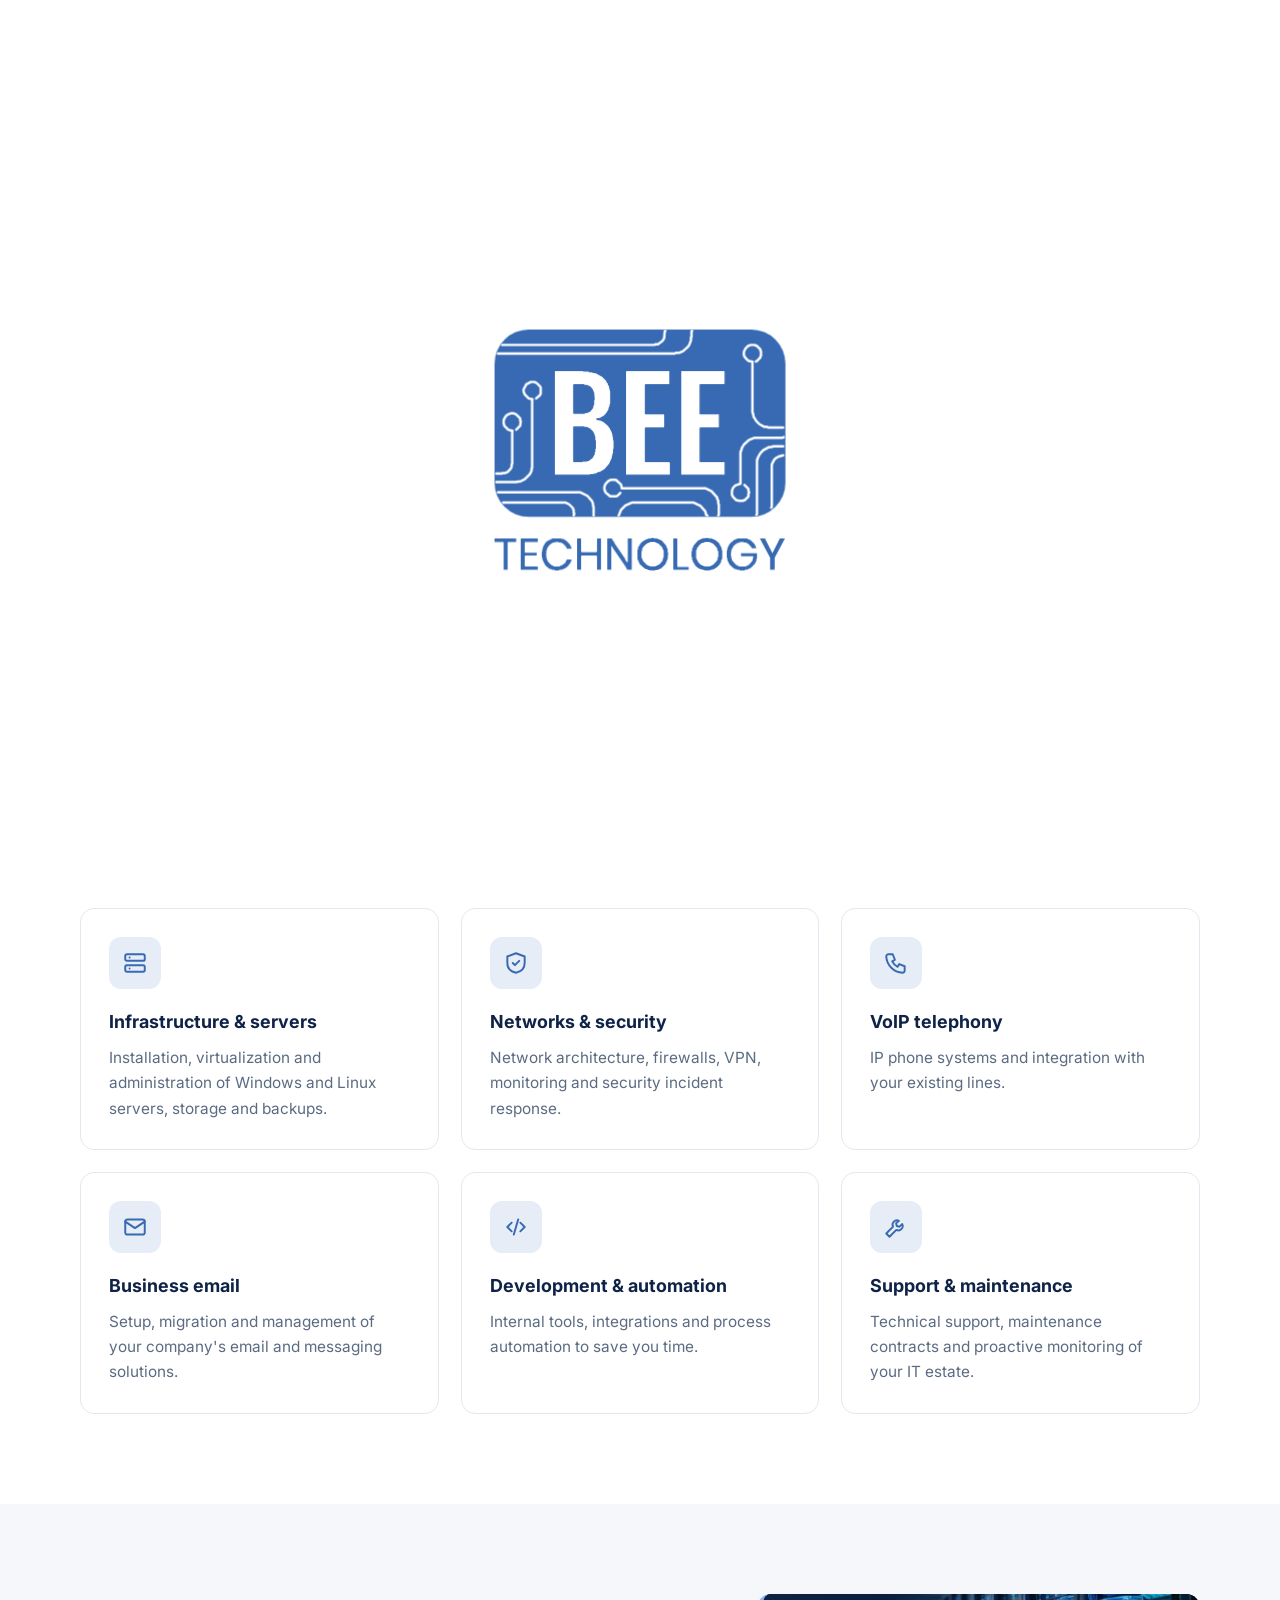
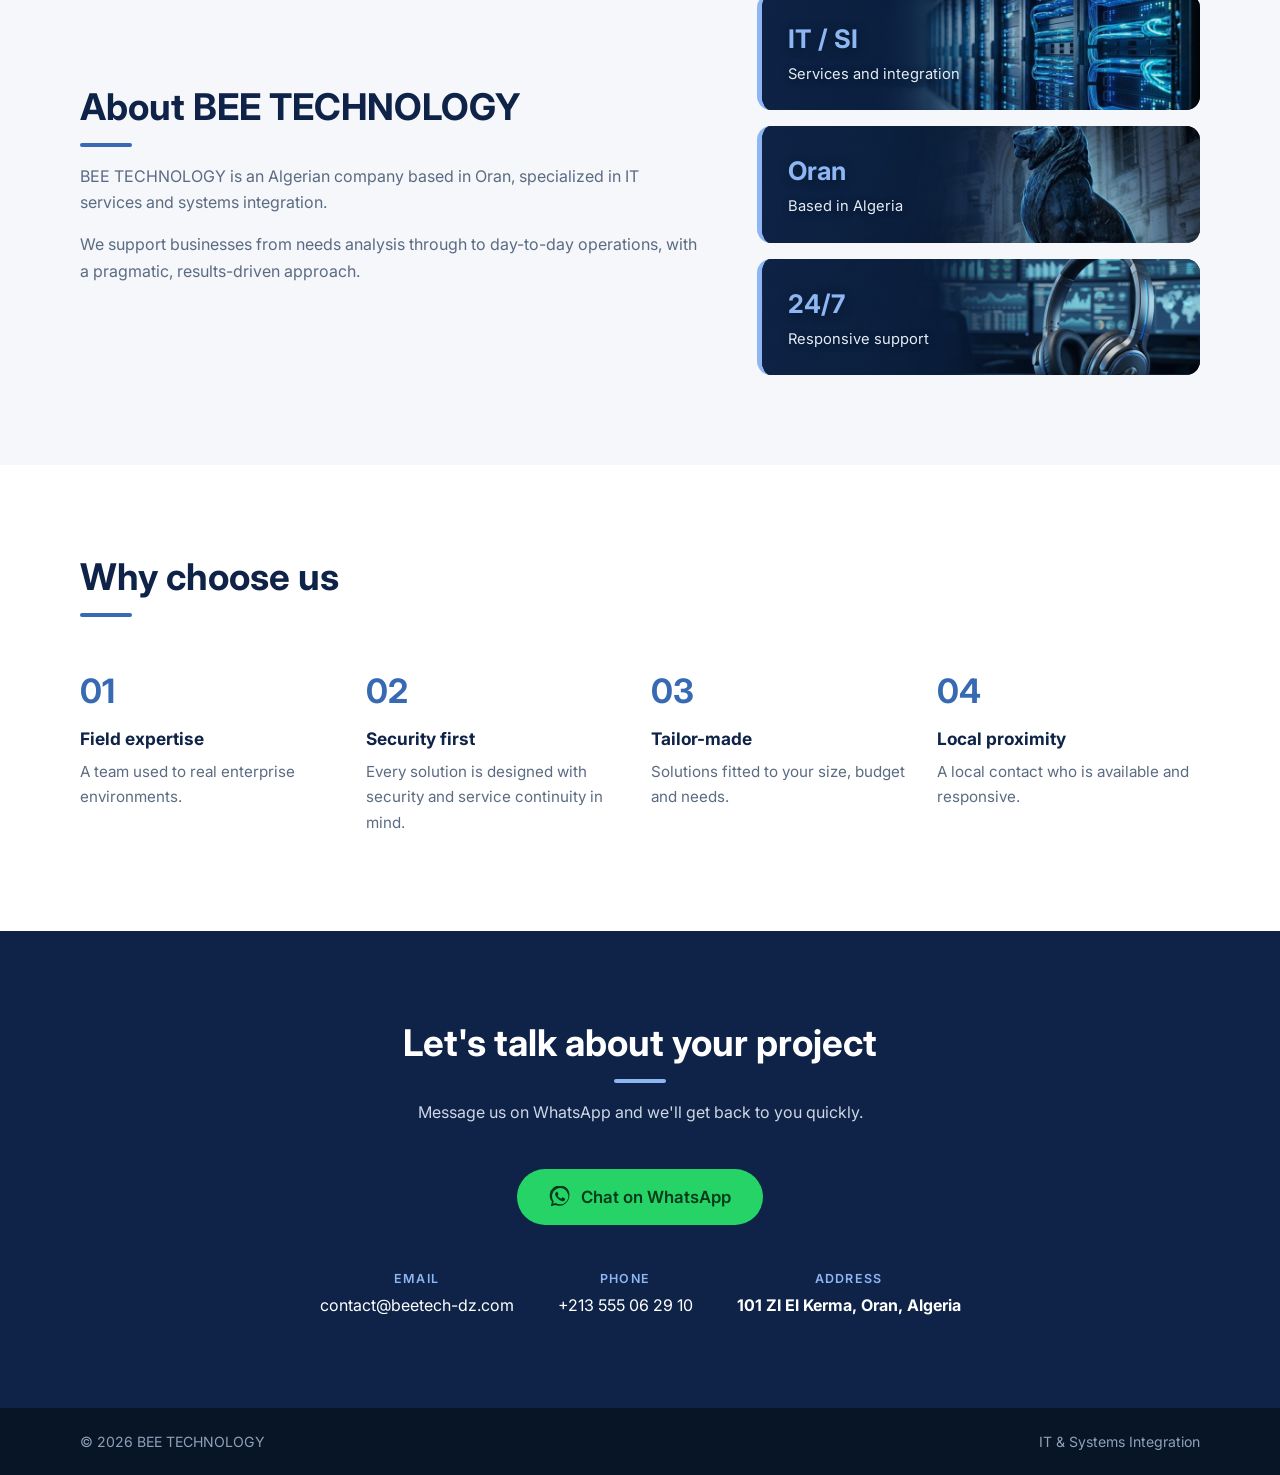
==== commit 2b4ec812: "Add local background photos to About stat boxes (IT/SI, Oran Lion, 24/7 Support) Adds local optimize" ====
--- a/index.html
+++ b/index.html
@@ -3,7 +3,9 @@
 <head>
   <meta charset="utf-8">
   <script>document.documentElement.classList.add("js")</script>
-  <script>(function(){var d=document.documentElement;try{if(!(window.matchMedia&&matchMedia("(prefers-reduced-motion: reduce)").matches)&&!sessionStorage.getItem("bee-pl")){sessionStorage.setItem("bee-pl","1");d.classList.add("pl");setTimeout(function(){d.classList.remove("pl")},7000)}}catch(e){}})()</script>
+  <!-- Preloader gate: shows the logo animation on first visit and again if 15+ minutes have passed since it last played.
+       To change the timer, edit COOLDOWN_MS below (currently 15 * 60 * 1000 = 15 minutes). -->
+  <script>(function(){var d=document.documentElement,COOLDOWN_MS=15*60*1000;try{var now=Date.now(),last=parseInt(localStorage.getItem("bee-pl"),10)||0;if(!(window.matchMedia&&matchMedia("(prefers-reduced-motion: reduce)").matches)&&(now-last)>=COOLDOWN_MS){localStorage.setItem("bee-pl",String(now));d.classList.add("pl");setTimeout(function(){d.classList.remove("pl")},7000)}}catch(e){}})()</script>
   <meta name="viewport" content="width=device-width, initial-scale=1">
   <title>BEE TECHNOLOGY</title>
   <meta name="description" content="BEE TECHNOLOGY – IT services and systems integration in Oran, Algeria.">
@@ -99,10 +101,12 @@
         <p data-i18n="about_p1"></p>
         <p data-i18n="about_p2"></p>
       </div>
+      <!-- About stat boxes with background photos (stat-it.jpg, stat-oran.jpg, stat-support.jpg).
+           Photo & fade styles are configured in style.css under ".stats li". -->
       <ul class="stats">
-        <li class="reveal reveal-end"><strong>IT / SI</strong><span data-i18n="stat1"></span></li>
-        <li class="reveal reveal-end"><strong>Oran</strong><span data-i18n="stat2"></span></li>
-        <li class="reveal reveal-end"><strong>24/7</strong><span data-i18n="stat3"></span></li>
+        <li class="reveal reveal-end stat-it"><strong>IT / SI</strong><span data-i18n="stat1"></span></li>
+        <li class="reveal reveal-end stat-oran"><strong>Oran</strong><span data-i18n="stat2"></span></li>
+        <li class="reveal reveal-end stat-support"><strong>24/7</strong><span data-i18n="stat3"></span></li>
       </ul>
     </div>
   </section>
--- a/style.css
+++ b/style.css
@@ -80,10 +80,22 @@
 /* About */
 .about{display:grid;grid-template-columns:1.4fr 1fr;gap:56px;align-items:center}
 .about p{color:var(--muted);margin:16px 0 0}
-.stats{list-style:none;margin:0;padding:0;display:grid;gap:16px}
-.stats li{background:var(--navy);color:#fff;border-radius:var(--radius);padding:22px 26px;border-inline-start:5px solid var(--accent-l)}
-.stats strong{display:block;font-size:1.6rem;color:var(--accent-l)}
-.stats span{color:#cdd7e6;font-size:.92rem}
+.stats{list-style:none;margin:0;padding:0;display:grid;gap:16px;
+  /* Adjust --stat-fade (0.0 to 0.9) to control the navy fade strength over the box photos */
+  --stat-fade:.30}
+.stats li{position:relative;overflow:hidden;background:var(--navy);color:#fff;border-radius:var(--radius);padding:24px 26px;border-inline-start:5px solid var(--accent-l);isolation:isolate;transition:transform .25s ease,box-shadow .25s ease}
+.stats li:hover{transform:translateY(-3px);box-shadow:0 14px 30px rgba(14,35,71,.24)}
+.stats li::before{content:"";position:absolute;inset:0;z-index:-2;background-image:var(--stat-img);background-size:cover;background-position:var(--stat-pos,center right);transition:transform .45s cubic-bezier(.2,.7,.2,1)}
+.stats li:hover::before{transform:scale(1.06)}
+.stats li::after{content:"";position:absolute;inset:0;z-index:-1;background:linear-gradient(90deg,rgba(14,35,71,.88) 0%,rgba(14,35,71,var(--stat-fade,.30)) 46%,rgba(14,35,71,.06) 100%)}
+html[dir="rtl"] .stats li::before{transform:scaleX(-1)}
+html[dir="rtl"] .stats li:hover::before{transform:scaleX(-1) scale(1.06)}
+html[dir="rtl"] .stats li::after{background:linear-gradient(270deg,rgba(14,35,71,.88) 0%,rgba(14,35,71,var(--stat-fade,.30)) 46%,rgba(14,35,71,.06) 100%)}
+.stats li.stat-it{--stat-img:url("stat-it.jpg")}
+.stats li.stat-oran{--stat-img:url("stat-oran.jpg");--stat-pos:80% 28%}
+.stats li.stat-support{--stat-img:url("stat-support.jpg")}
+.stats strong{display:block;font-size:1.6rem;color:var(--accent-l);text-shadow:0 2px 10px rgba(7,21,38,.75)}
+.stats span{color:#e3ecf8;font-size:.92rem;text-shadow:0 1px 6px rgba(7,21,38,.8)}
 
 /* Why */
 .why{padding:6px 0}
@@ -192,7 +204,7 @@
   .js .reveal{opacity:1;transform:none}
 }
 
-/* ===================== Preloader (first visit per session) ===================== */
+/* ===================== Preloader (15-minute cooldown timer) ===================== */
 html.pl{overflow:hidden}
 .preloader{position:fixed;inset:0;z-index:9999;background:#fff;display:none;align-items:center;justify-content:center;
   transition:opacity .6s ease,visibility .6s ease}
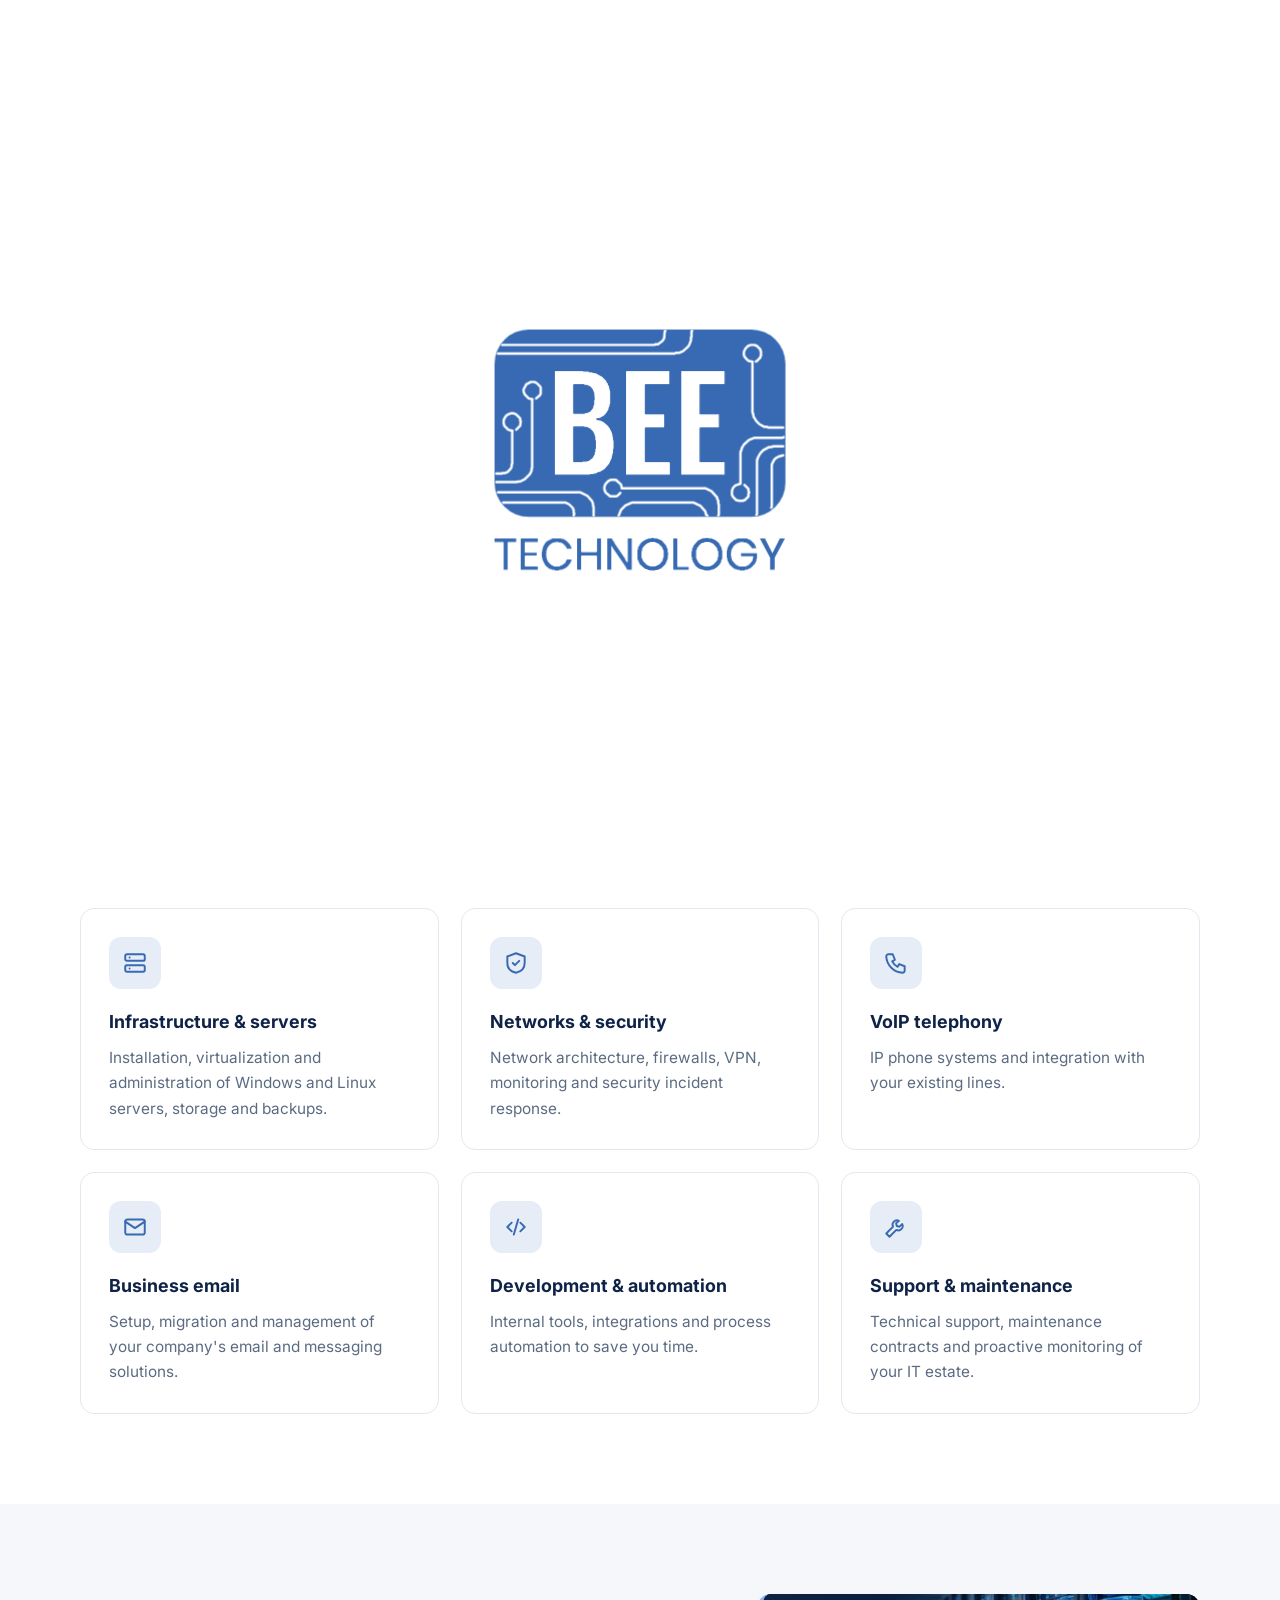
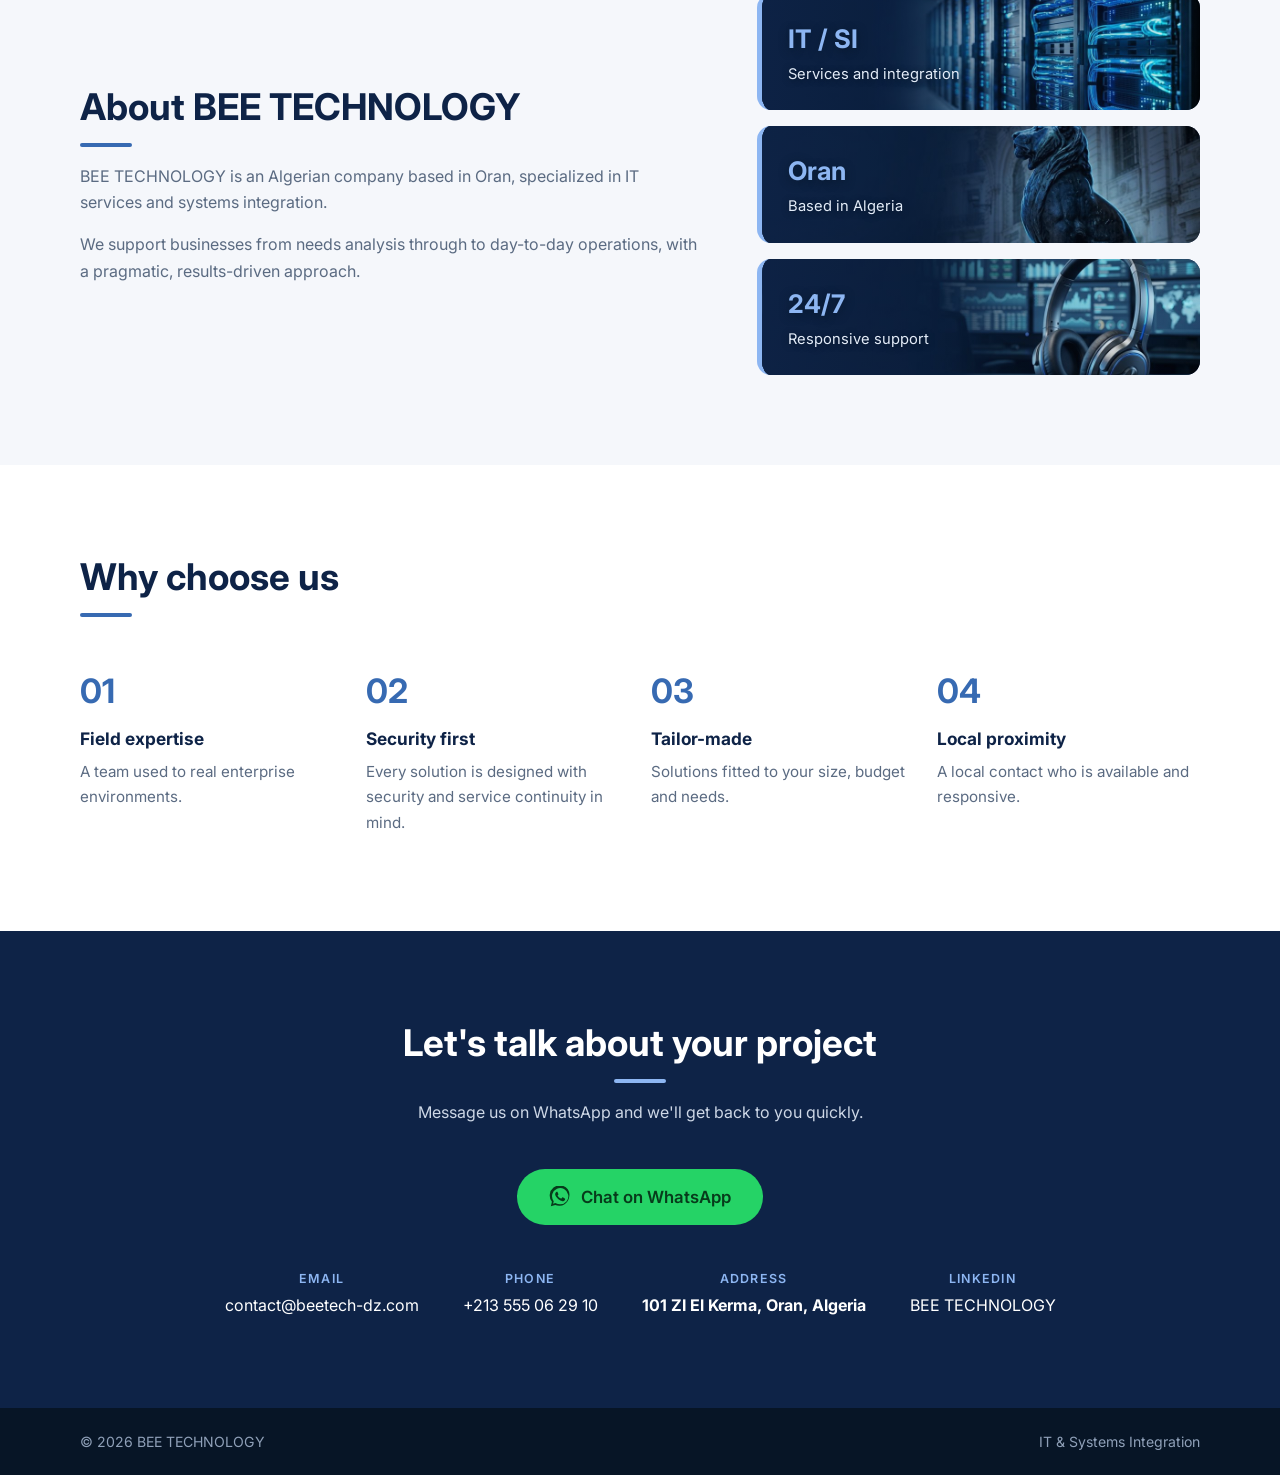
==== commit 03def218: "Add SEO structured data (JSON-LD), canonical/OpenGraph meta tags, LinkedIn link, and pre-filled HTML" ====
--- a/index.html
+++ b/index.html
@@ -7,8 +7,59 @@
        To change the timer, edit COOLDOWN_MS below (currently 15 * 60 * 1000 = 15 minutes). -->
   <script>(function(){var d=document.documentElement,COOLDOWN_MS=15*60*1000;try{var now=Date.now(),last=parseInt(localStorage.getItem("bee-pl"),10)||0;if(!(window.matchMedia&&matchMedia("(prefers-reduced-motion: reduce)").matches)&&(now-last)>=COOLDOWN_MS){localStorage.setItem("bee-pl",String(now));d.classList.add("pl");setTimeout(function(){d.classList.remove("pl")},7000)}}catch(e){}})()</script>
   <meta name="viewport" content="width=device-width, initial-scale=1">
-  <title>BEE TECHNOLOGY</title>
-  <meta name="description" content="BEE TECHNOLOGY – IT services and systems integration in Oran, Algeria.">
+  <!-- SEO & Brand Association (links "BEE TECHNOLOGY" with beetech-dz.com and LinkedIn) -->
+  <title>BEE TECHNOLOGY (beetech-dz.com) | IT Infrastructure & Systems Integration – Oran, Algeria</title>
+  <meta name="description" content="BEE TECHNOLOGY (beetech-dz.com) – IT services, servers, networking, cybersecurity, VoIP and systems integration in Oran, Algeria.">
+  <meta name="application-name" content="BEE TECHNOLOGY">
+  <link rel="canonical" href="https://beetech-dz.com/">
+  <meta property="og:type" content="website">
+  <meta property="og:site_name" content="BEE TECHNOLOGY">
+  <meta property="og:title" content="BEE TECHNOLOGY | IT Infrastructure & Systems Integration – Oran, Algeria">
+  <meta property="og:description" content="BEE TECHNOLOGY designs, deploys and maintains your information systems in Oran, Algeria: servers, networks, security, VoIP and business applications.">
+  <meta property="og:url" content="https://beetech-dz.com/">
+  <meta property="og:image" content="https://beetech-dz.com/logo.png">
+  <script type="application/ld+json">
+  {
+    "@context": "https://schema.org",
+    "@graph": [
+      {
+        "@type": "WebSite",
+        "@id": "https://beetech-dz.com/#website",
+        "name": "BEE TECHNOLOGY",
+        "alternateName": ["Bee Technology", "BEE TECH", "beetech-dz.com"],
+        "url": "https://beetech-dz.com/"
+      },
+      {
+        "@type": ["Organization", "ProfessionalService"],
+        "@id": "https://beetech-dz.com/#organization",
+        "name": "BEE TECHNOLOGY",
+        "alternateName": ["Bee Technology", "BEE TECH", "beetech-dz"],
+        "url": "https://beetech-dz.com/",
+        "logo": "https://beetech-dz.com/logo.png",
+        "image": "https://beetech-dz.com/logo.png",
+        "email": "contact@beetech-dz.com",
+        "telephone": "+213555062910",
+        "address": {
+          "@type": "PostalAddress",
+          "streetAddress": "101 ZI El Kerma",
+          "addressLocality": "Oran",
+          "addressCountry": "DZ"
+        },
+        "contactPoint": {
+          "@type": "ContactPoint",
+          "telephone": "+213555062910",
+          "email": "contact@beetech-dz.com",
+          "contactType": "customer support",
+          "areaServed": "DZ",
+          "availableLanguage": ["fr", "en", "ar"]
+        },
+        "sameAs": [
+          "https://www.linkedin.com/company/bee-technolgy"
+        ]
+      }
+    ]
+  }
+  </script>
   <link rel="icon" href="favicon.png" type="image/png">
   <link rel="preconnect" href="https://fonts.googleapis.com">
   <link rel="preconnect" href="https://fonts.gstatic.com" crossorigin>
@@ -51,20 +102,20 @@
 
   <section class="hero">
     <div class="container hero-inner">
-      <p class="eyebrow" data-i18n="hero_eyebrow"></p>
-      <h1 data-i18n="hero_title"></h1>
-      <p class="lead" data-i18n="hero_sub"></p>
+      <p class="eyebrow" data-i18n="hero_eyebrow">BEE TECHNOLOGY · IT &amp; Intégration de systèmes · Oran, Algérie</p>
+      <h1 data-i18n="hero_title">Des infrastructures IT fiables pour faire avancer votre entreprise</h1>
+      <p class="lead" data-i18n="hero_sub">BEE TECHNOLOGY conçoit, déploie et maintient vos systèmes d'information : serveurs, réseaux, sécurité, téléphonie et applications métier.</p>
       <div class="cta">
-        <a class="btn btn-primary" href="#contact" data-i18n="hero_cta1"></a>
-        <a class="btn btn-ghost" href="#services" data-i18n="hero_cta2"></a>
+        <a class="btn btn-primary" href="#contact" data-i18n="hero_cta1">Nous contacter</a>
+        <a class="btn btn-ghost" href="#services" data-i18n="hero_cta2">Nos services</a>
       </div>
     </div>
   </section>
 
   <section id="services" class="section">
     <div class="container">
-      <h2 class="reveal" data-i18n="services_title"></h2>
-      <p class="section-sub reveal" data-i18n="services_sub"></p>
+      <h2 class="reveal" data-i18n="services_title">Nos services</h2>
+      <p class="section-sub reveal" data-i18n="services_sub">Une offre complète pour construire, sécuriser et faire évoluer votre système d'information.</p>
       <div class="grid">
         <article class="card reveal">
           <div class="icon"><svg viewBox="0 0 24 24"><rect x="3" y="4" width="18" height="6" rx="1.5"/><rect x="3" y="14" width="18" height="6" rx="1.5"/><path d="M7 7h.01M7 17h.01"/></svg></div>
@@ -97,23 +148,23 @@
   <section id="about" class="section alt">
     <div class="container about">
       <div class="reveal reveal-start">
-        <h2 data-i18n="about_title"></h2>
-        <p data-i18n="about_p1"></p>
-        <p data-i18n="about_p2"></p>
+        <h2 data-i18n="about_title">À propos de BEE TECHNOLOGY</h2>
+        <p data-i18n="about_p1">BEE TECHNOLOGY est une société algérienne basée à Oran, spécialisée dans les services informatiques et l'intégration de systèmes.</p>
+        <p data-i18n="about_p2">Nous accompagnons les entreprises de l'étude de leurs besoins jusqu'à l'exploitation au quotidien, avec une approche pragmatique et orientée résultats.</p>
       </div>
       <!-- About stat boxes with background photos (stat-it.jpg, stat-oran.jpg, stat-support.jpg).
            Photo & fade styles are configured in style.css under ".stats li". -->
       <ul class="stats">
-        <li class="reveal reveal-end stat-it"><strong>IT / SI</strong><span data-i18n="stat1"></span></li>
-        <li class="reveal reveal-end stat-oran"><strong>Oran</strong><span data-i18n="stat2"></span></li>
-        <li class="reveal reveal-end stat-support"><strong>24/7</strong><span data-i18n="stat3"></span></li>
+        <li class="reveal reveal-end stat-it"><strong>IT / SI</strong><span data-i18n="stat1">Services et intégration</span></li>
+        <li class="reveal reveal-end stat-oran"><strong>Oran</strong><span data-i18n="stat2">Basés en Algérie</span></li>
+        <li class="reveal reveal-end stat-support"><strong>24/7</strong><span data-i18n="stat3">Support réactif</span></li>
       </ul>
     </div>
   </section>
 
   <section id="why" class="section">
     <div class="container">
-      <h2 class="reveal" data-i18n="why_title"></h2>
+      <h2 class="reveal" data-i18n="why_title">Pourquoi nous choisir</h2>
       <div class="grid four">
         <div class="why reveal"><span class="num">01</span><h3 data-i18n="w1_t"></h3><p data-i18n="w1_d"></p></div>
         <div class="why reveal"><span class="num">02</span><h3 data-i18n="w2_t"></h3><p data-i18n="w2_d"></p></div>
@@ -134,9 +185,10 @@
       </a>
       </div>
       <ul class="details reveal">
-        <li><span data-i18n="c_email"></span><a id="c-email" href="#"></a></li>
-        <li><span data-i18n="c_phone"></span><a id="c-phone" href="#" dir="ltr"></a></li>
-        <li><span data-i18n="c_addr"></span><b data-i18n="c_addr_v"></b></li>
+        <li><span data-i18n="c_email">Email</span><a id="c-email" href="mailto:contact@beetech-dz.com">contact@beetech-dz.com</a></li>
+        <li><span data-i18n="c_phone">Téléphone</span><a id="c-phone" href="tel:+213555062910" dir="ltr">+213 555 06 29 10</a></li>
+        <li><span data-i18n="c_addr">Adresse</span><b data-i18n="c_addr_v">101 ZI El Kerma, Oran, Algérie</b></li>
+        <li><span>LinkedIn</span><a href="https://www.linkedin.com/company/bee-technolgy" target="_blank" rel="noopener">BEE TECHNOLOGY</a></li>
       </ul>
     </div>
   </section>
